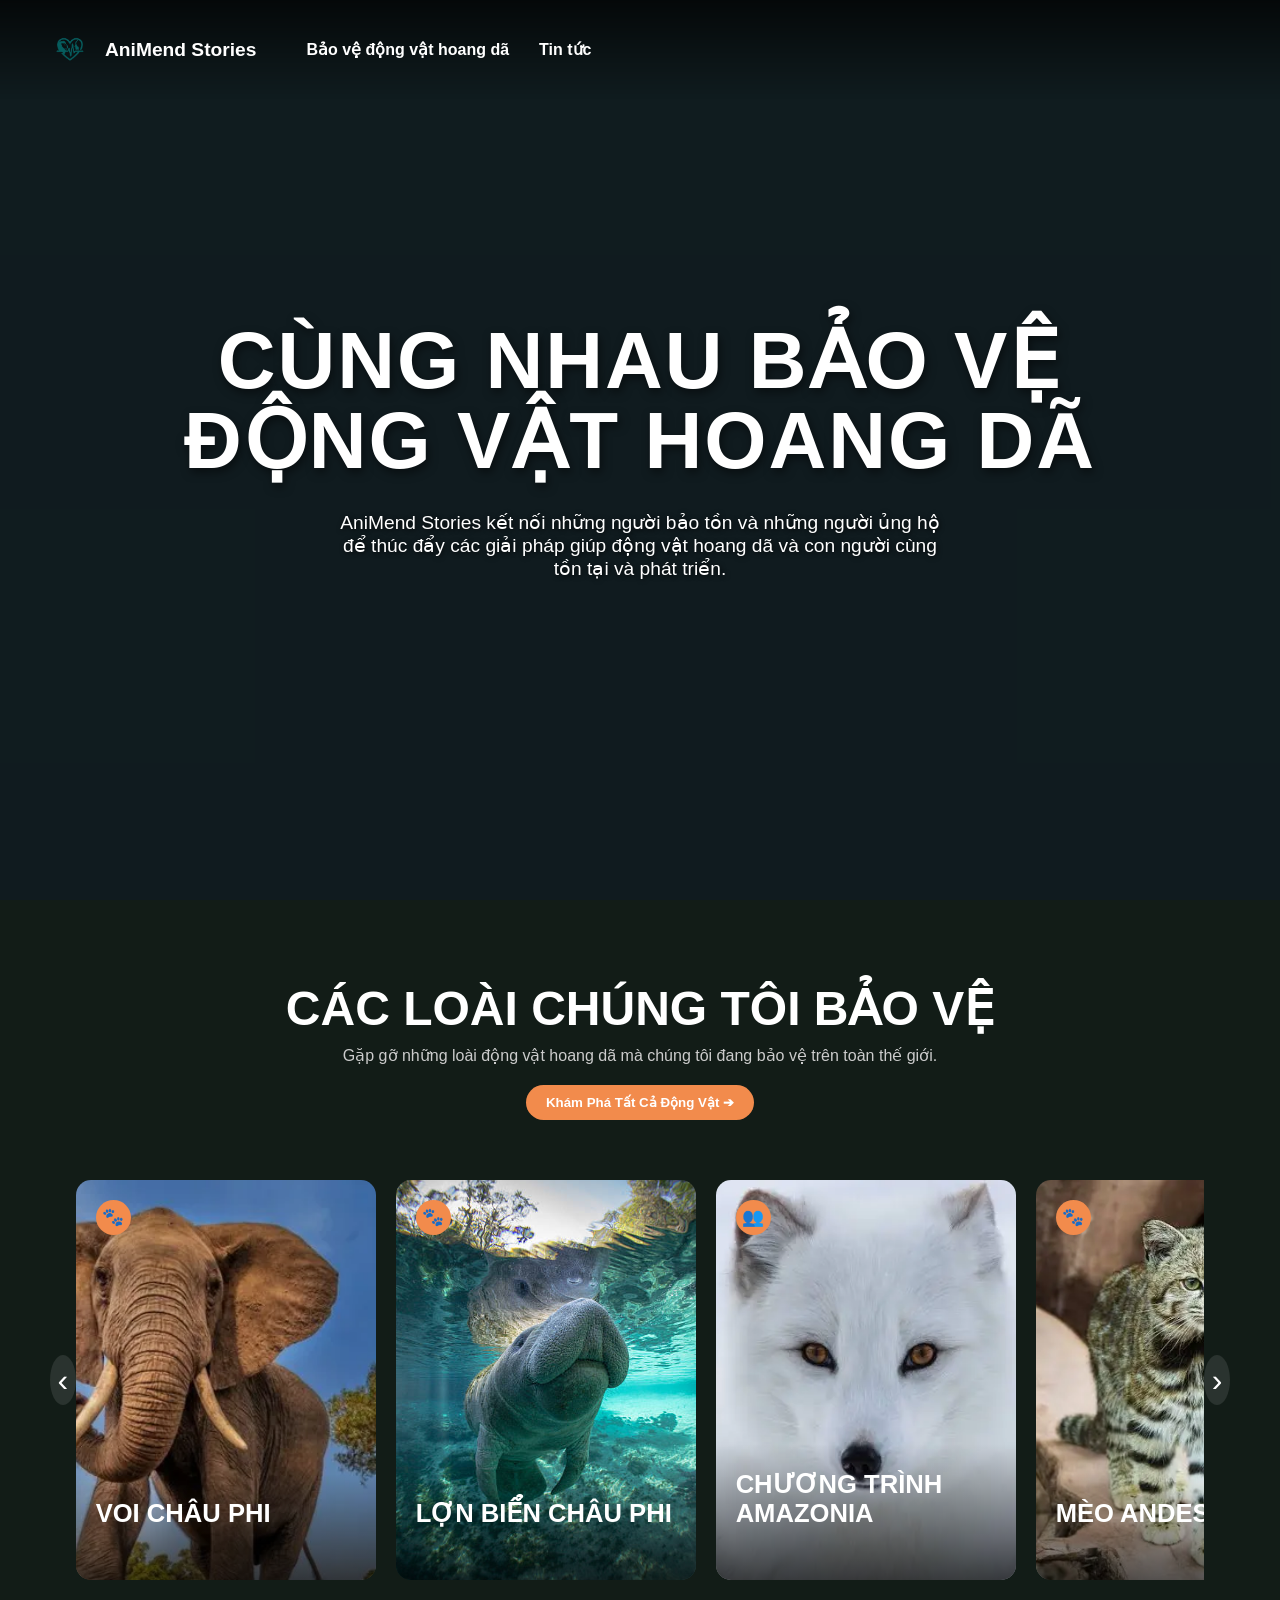
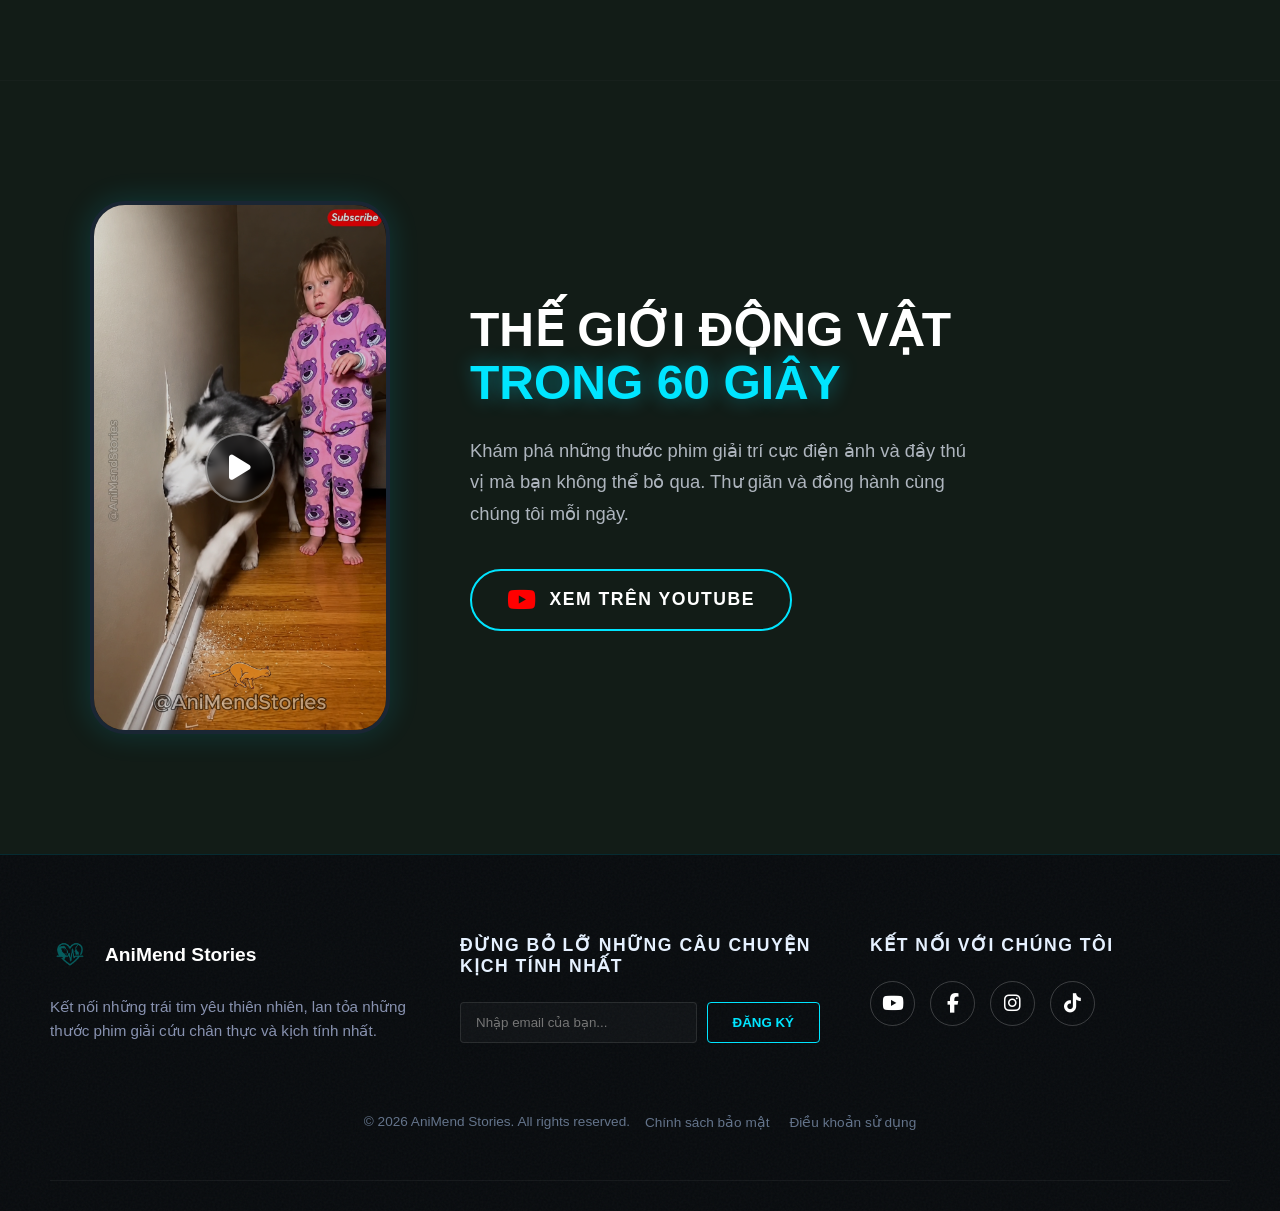
==== index.html @ ec110b24 "first commit" ====
<!DOCTYPE html>
<html lang="vi">
<head>
    <meta charset="UTF-8">
    <meta name="viewport" content="width=device-width, initial-scale=1.0">
    <title>AniMend Stories | Bảo Vệ Động Vật Hoang Dã</title>
    <link rel="stylesheet" href="style.css">
    <link rel="stylesheet" href="https://cdnjs.cloudflare.com/ajax/libs/font-awesome/6.4.0/css/all.min.css">
</head>
<body>

    <!-- THANH ĐIỀU HƯỚNG -->
    <header class="navbar fade-up">
        <a href="index.html" class="logo">
            <!-- Thay đường dẫn logo của bạn vào đây -->
            <img src="./assets/logo.png" alt="AniMend Stories Logo" class="logo-img"> 
            <span class="brand-name">AniMend Stories</span>
        </a>
        <nav>
            <ul class="nav-links">
                <li class="has-dropdown">
                    <a href="#">Bảo vệ động vật hoang dã</a>
                    
                    <!-- MEGA MENU -->
                    <div class="mega-menu">
                        <div class="mega-image-container">
                            <!-- Hình ảnh đại diện trong mega menu -->
                            <img src="./assets/mega-menu-img.jpg" alt="Khám phá các loài">
                            <div class="mega-image-overlay">
                                <h3>Khám phá tất cả các loài</h3>
                                <p>Bảo vệ các loài và môi trường sống trên toàn thế giới thông qua các chương trình bảo tồn.</p>
                            </div>
                        </div>
                        <div class="mega-list">
                            <ul class="mega-column">
                                <li><a href="#">Tất cả các loài</a></li>
                                <li><a href="#">Chim</a></li>
                                <li><a href="#">Các loài chó</a></li>
                                <li><a href="#">Các loài mèo</a></li>
                            </ul>
                            <ul class="mega-column">
                                <li><a href="#">Động vật có vú</a></li>
                                <li><a href="#">Động vật thủy sinh</a></li>
                                <li><a href="#">Linh trưởng</a></li>
                                <li><a href="#">Động vật móng guốc</a></li>
                            </ul>
                        </div>
                    </div>
                </li>
                <li><a href="#">Tin tức</a></li>
            </ul>
        </nav>
    </header>

    <!-- SECTION 1: HERO BACKGROUND VIDEO -->
    <section class="hero">
        <video class="hero-video" autoplay loop muted playsinline>
            <source src="./assets/background-video.mp4" type="video/mp4">
        </video>
        <div class="hero-overlay"></div>
        <div class="hero-content fade-up">
            <h1>CÙNG NHAU BẢO VỆ<br>ĐỘNG VẬT HOANG DÃ</h1>
            <p>AniMend Stories kết nối những người bảo tồn và những người ủng hộ để thúc đẩy các giải pháp giúp động vật hoang dã và con người cùng tồn tại và phát triển.</p>
        </div>
    </section>

    <!-- SECTION 2: BĂNG CHUYỀN (CAROUSEL) -->
    <section class="species-section fade-up">
        <div class="section-header">
            <h2>Các Loài Chúng Tôi Bảo Vệ</h2>
            <p>Gặp gỡ những loài động vật hoang dã mà chúng tôi đang bảo vệ trên toàn thế giới.</p>
            <button class="explore-btn">Khám Phá Tất Cả Động Vật ➔</button>
        </div>

        <div class="carousel-wrapper">
            <button class="carousel-control left" id="slide-left">‹</button>
            
            <div class="carousel-container" id="carousel">
                
                <!-- THẺ BÀI ĐĂNG 1 -->
                <div class="card">
                    <div class="card-img-wrapper">
                        <img src="./assets/elephant.jpg" alt="Voi Châu Phi">
                    </div>
                    <!-- Badge thu gọn, mở rộng khi hover -->
                    <div class="card-badge">
                        <span class="badge-icon">🐾</span>
                        <span class="badge-text">Đối tác bảo tồn</span>
                    </div>
                    <div class="card-content">
                        <h3>Voi Châu Phi</h3>
                        <!-- Phần chi tiết sẽ hiện lên khi hover -->
                        <div class="card-hover-details">
                            <p>Tổ chức Cứu loài Voi (STE)</p>
                            <button class="donate-btn">Quyên góp</button>
                        </div>
                    </div>
                </div>

                <!-- THẺ BÀI ĐĂNG 2 -->
                <div class="card">
                    <div class="card-img-wrapper">
                        <img src="./assets/manatee.jpg" alt="Lợn biển Châu Phi">
                    </div>
                    <div class="card-badge">
                        <span class="badge-icon">🐾</span>
                        <span class="badge-text">Đối tác bảo tồn</span>
                    </div>
                    <div class="card-content">
                        <h3>Lợn biển Châu Phi</h3>
                        <div class="card-hover-details">
                            <p>Bảo tồn sinh vật biển</p>
                            <button class="donate-btn">Quyên góp</button>
                        </div>
                    </div>
                </div>

                <!-- THẺ BÀI ĐĂNG 3 -->
                <div class="card">
                    <div class="card-img-wrapper">
                        <img src="./assets/iguana.jpg" alt="Chương trình Amazonia">
                    </div>
                    <div class="card-badge">
                        <span class="badge-icon">👥</span>
                        <span class="badge-text">Dự án cộng đồng</span>
                    </div>
                    <div class="card-content">
                        <h3>Chương trình Amazonia</h3>
                        <div class="card-hover-details">
                            <p>Bảo vệ rừng nhiệt đới</p>
                            <button class="donate-btn">Quyên góp</button>
                        </div>
                    </div>
                </div>

                 <!-- THẺ BÀI ĐĂNG 4 -->
                 <div class="card">
                    <div class="card-img-wrapper">
                        <img src="./assets/cat.jpg" alt="Mèo Andes">
                    </div>
                    <div class="card-badge">
                        <span class="badge-icon">🐾</span>
                        <span class="badge-text">Đối tác bảo tồn</span>
                    </div>
                    <div class="card-content">
                        <h3>Mèo Andes</h3>
                        <div class="card-hover-details">
                            <p>Liên minh Mèo Andes</p>
                            <button class="donate-btn">Quyên góp</button>
                        </div>
                    </div>
                </div>

            </div>
            
            <button class="carousel-control right" id="slide-right">›</button>
        </div>
    </section>
    <!-- SECTION 3: YOUTUBE PROMO (RẠP CHIẾU PHIM DỌC) -->
    <section class="youtube-promo fade-up">
        <div class="yt-promo-container">
            
            <!-- Khung mô phỏng điện thoại (Hiệu ứng phát sáng) -->
            <div class="phone-frame-wrapper">
                <a href="https://www.youtube.com/shorts/PSiOuAHZVQY?feature=share" target="_blank" class="phone-frame">
            <!-- Lưu ý: Bạn cần thêm 1 ảnh dọc (tỷ lệ 9:16) vào thư mục assets và đặt tên là yt-shorts.jpg -->
            <img src="./assets/yt-shorts.jpg" alt="Video Giải Trí Động Vật">
            
            <!-- Icon Play mờ ảo ở giữa màn hình -->
            <div class="play-overlay">
                <i class="fa-solid fa-play"></i>
            </div>
        </a>
            </div>

            <!-- Nội dung văn bản giới thiệu -->
            <div class="yt-promo-content">
                <h2>THẾ GIỚI ĐỘNG VẬT<br><span class="highlight-blue">TRONG 60 GIÂY</span></h2>
                <p>Khám phá những thước phim giải trí cực điện ảnh và đầy thú vị mà bạn không thể bỏ qua. Thư giãn và đồng hành cùng chúng tôi mỗi ngày.</p>
                
                <!-- Nút bấm liên kết thẳng tới YouTube -->
                <a href="https://www.youtube.com/@AniMendStories" target="_blank" class="yt-btn">
                    <i class="fa-brands fa-youtube yt-icon"></i> Xem trên YouTube
                </a>
            </div>

        </div>
    </section>
<!-- SECTION FOOTER: CINEMATIC & HIGH-CONTRAST -->
    <footer class="footer-cinematic fade-up">
        <!-- Lớp phủ tạo hiệu ứng nhiễu hạt (Film Grain) -->
        <div class="footer-noise"></div> 
        
        <div class="footer-container">
            <!-- Cột 1: Logo & Giới thiệu -->
            <div class="footer-col footer-brand">
                <a href="index.html" class="logo">
                    <img src="./assets/logo.png" alt="AniMend Stories Logo" class="logo-img"> 
                    <span class="brand-name">AniMend Stories</span>
                </a>
                <p>Kết nối những trái tim yêu thiên nhiên, lan tỏa những thước phim giải cứu chân thực và kịch tính nhất.</p>
            </div>

            <!-- Cột 2: Đăng ký nhận tin (Newsletter) -->
            <div class="footer-col footer-newsletter">
                <h3>Đừng bỏ lỡ những câu chuyện kịch tính nhất</h3>
                <form class="subscribe-form">
                    <input type="email" placeholder="Nhập email của bạn..." required>
                    <button type="submit">Đăng Ký</button>
                </form>
            </div>

            <!-- Cột 3: Mạng xã hội -->
            <div class="footer-col footer-social">
                <h3>Kết nối với chúng tôi</h3>
                <div class="social-icons">
                    <!-- Bạn có thể thay dấu # bằng link YouTube của bạn -->
                    <a href="#" class="social-icon"><i class="fa-brands fa-youtube"></i></a>
                    <a href="#" class="social-icon"><i class="fa-brands fa-facebook-f"></i></a>
                    <a href="#" class="social-icon"><i class="fa-brands fa-instagram"></i></a>
                    <a href="#" class="social-icon"><i class="fa-brands fa-tiktok"></i></a>
                </div>
            </div>
        
        <!-- Thanh bản quyền dưới cùng -->
        <div class="footer-bottom">
            <p>&copy; 2026 AniMend Stories. All rights reserved.</p>
            <div class="footer-links">
                <a href="#">Chính sách bảo mật</a>
                <a href="#">Điều khoản sử dụng</a>
            </div>
        </div>
    </footer>
    <script src="script.js"></script>
</body>
</html>
---- style.css ----
/* --- BIẾN TOÀN CỤC & RESET --- */
:root {
    --bg-dark: #121c17;
    --text-light: #ffffff;
    --accent-orange: #f28b4c;
    --cream-bg: #f5f3e9;
    --font-main: 'Segoe UI', Roboto, Helvetica, Arial, sans-serif;
}

* {
    margin: 0;
    padding: 0;
    box-sizing: border-box;
}

body {
    font-family: var(--font-main);
    background-color: var(--bg-dark);
    color: var(--text-light);
    overflow-x: hidden;
}

a { text-decoration: none; color: inherit; }
li { list-style: none; }

/* --- HIỆU ỨNG GIỌT NƯỚC NỔI LÊN (SCROLL FADE UP) --- */
.fade-up {
    opacity: 0;
    transform: translateY(50px); /* Nằm dưới vị trí thật 50px */
    transition: opacity 0.8s ease-out, transform 0.8s cubic-bezier(0.2, 0.8, 0.2, 1);
}

.fade-up.visible {
    opacity: 1;
    transform: translateY(0); /* Nổi lên đúng vị trí */
}

/* --- THANH ĐIỀU HƯỚNG & MEGA MENU --- */
.navbar {
    position: fixed;
    top: 0;
    width: 100%;
    display: flex;
    justify-content: flex-start;
    align-items: center;
    padding: 20px 50px;
    z-index: 100;
    background: linear-gradient(to bottom, rgba(0,0,0,0.7) 0%, transparent 100%);
    transition: background 0.3s;
}

.logo {
    display: flex;
    align-items: center;
    gap: 15px;
    font-weight: bold;
    font-size: 1.2rem;
    margin-right: 50px;
}

.logo-img { height: 40px; }

.nav-links {
    display: flex;
    gap: 30px;
    font-weight: 600;
}

.nav-links li { position: relative; padding: 20px 0; }

.nav-links a:hover { color: var(--accent-orange); transition: color 0.3s; }

/* Xử lý Mega Menu */
.mega-menu {
    position: absolute;
    top: 100%;
    left: 0;
    background-color: var(--cream-bg);
    color: #222;
    width: 600px;
    border-radius: 12px;
    display: flex;
    padding: 20px;
    gap: 20px;
    opacity: 0;
    visibility: hidden;
    transform: translateY(10px);
    transition: all 0.3s ease;
    box-shadow: 0 10px 30px rgba(0,0,0,0.5);
}

.has-dropdown:hover .mega-menu {
    opacity: 1;
    visibility: visible;
    transform: translateY(0);
}

.mega-image-container {
    width: 40%;
    position: relative;
    border-radius: 8px;
    overflow: hidden;
}

/* --- Cập nhật lại phần .mega-image-container img --- */
.mega-image-container img { 
    width: 100%; 
    height: 100%; 
    object-fit: cover; 
    display: block; 
    /* Thêm thuộc tính transition để tạo độ mượt khi zoom */
    transition: transform 0.8s cubic-bezier(0.2, 0.8, 0.2, 1);
}

/* --- Thêm hiệu ứng Hover cho khung ảnh --- */
.mega-image-container:hover img {
    /* Phóng to ảnh lên 10% khi rê chuột vào */
    transform: scale(1.1); 
}

/* --- Tinh chỉnh phần overlay (tuỳ chọn) --- */
.mega-image-overlay {
    position: absolute;
    bottom: 0; 
    padding: 15px;
    background: linear-gradient(transparent, rgba(0,0,0,0.8));
    color: white;
    width: 100%;
    /* Thêm transition cho nền mờ */
    transition: background 0.5s ease;
}

/* Làm tối phần nền mờ hơn một chút khi hover để chữ nổi bật hẳn lên */
.mega-image-container:hover .mega-image-overlay {
    background: linear-gradient(transparent, rgba(0,0,0,0.95));
}
.mega-list {
    display: flex;
    gap: 40px;
    width: 60%;
    padding-top: 10px;
}

.mega-column { display: flex; flex-direction: column; gap: 15px; }
.mega-column a { font-size: 0.95rem; font-weight: 500; color: #333; }
.mega-column a:hover { color: var(--accent-orange); }

/* --- HERO SECTION --- */
.hero {
    position: relative;
    height: 100vh;
    display: flex;
    flex-direction: column;
    justify-content: center;
    align-items: center;
    text-align: center;
}

.hero-video {
    position: absolute;
    top: 0; left: 0;
    width: 100%; height: 100%;
    object-fit: cover;
    z-index: -2;
}

.hero-overlay {
    position: absolute;
    top: 0; left: 0;
    width: 100%; height: 100%;
    background-color: rgba(14, 27, 43, 0.4);
    z-index: -1;
}

.hero-content h1 {
    font-size: 5rem;
    font-weight: 900;
    text-transform: uppercase;
    line-height: 1;
    letter-spacing: 2px;
    margin-bottom: 30px;
    text-shadow: 2px 4px 10px rgba(0,0,0,0.5);
}

.hero-content p {
    font-size: 1.2rem;
    max-width: 600px;
    margin: 0 auto;
    font-weight: 500;
    text-shadow: 1px 1px 5px rgba(0,0,0,0.8);
}

/* --- SECTIONS ĐỘNG VẬT (CAROUSEL) --- */
.species-section {
    padding: 80px 50px;
    background-color: var(--bg-dark);
}

.section-header {
    text-align: center;
    margin-bottom: 40px;
}

.section-header h2 { font-size: 3rem; text-transform: uppercase; margin-bottom: 10px; }
.section-header p { margin-bottom: 20px; color: #ccc; }
.explore-btn {
    background-color: var(--accent-orange);
    color: white; border: none;
    padding: 10px 20px; border-radius: 30px;
    font-weight: bold; cursor: pointer;
    transition: background 0.3s;
}
.explore-btn:hover { background-color: #d97538; }

/* Layout Băng chuyền */
.carousel-wrapper {
    position: relative;
    display: flex;
    align-items: center;
}

.carousel-control {
    background: rgba(255, 255, 255, 0.1);
    color: white; border: none;
    font-size: 2rem;
    width: 50px; height: 50px;
    border-radius: 50%;
    cursor: pointer; z-index: 10;
    transition: background 0.3s;
}
.carousel-control:hover { background: var(--accent-orange); }

.carousel-container {
    display: flex;
    gap: 20px;
    overflow-x: auto;
    scroll-behavior: smooth;
    padding: 20px 0;
    scroll-snap-type: x mandatory;
    scrollbar-width: none; /* Firefox */
}
.carousel-container::-webkit-scrollbar { display: none; /* Chrome/Safari */ }

/* Thẻ động vật (Card) */
.card {
    min-width: 300px;
    height: 400px;
    position: relative;
    border-radius: 15px;
    overflow: hidden;
    scroll-snap-align: start;
    cursor: pointer;
}

.card-img-wrapper {
    width: 100%; height: 100%;
    overflow: hidden;
}

.card-img-wrapper img {
    width: 100%; height: 100%;
    object-fit: cover;
    transition: transform 0.6s cubic-bezier(0.2, 0.8, 0.2, 1);
}

/* Badge (Mở rộng khi Hover) */
.card-badge {
    position: absolute;
    top: 20px; left: 20px;
    background-color: var(--accent-orange);
    border-radius: 30px;
    display: flex;
    align-items: center;
    padding: 5px;
    width: 35px; /* Chiều rộng ban đầu chỉ chứa icon */
    height: 35px;
    overflow: hidden;
    transition: width 0.4s ease;
    white-space: nowrap;
}

.badge-icon {
    width: 25px; text-align: center; font-size: 1.1rem; flex-shrink: 0;
}

.badge-text {
    font-size: 0.85rem; font-weight: bold; margin-left: 5px; opacity: 0;
    transition: opacity 0.3s;
}

/* Nội dung thẻ (Mở rộng khi Hover) */
.card-content {
    position: absolute;
    bottom: 0; left: 0; width: 100%;
    padding: 25px 20px;
    background: linear-gradient(transparent, rgba(0,0,0,0.9));
    transform: translateY(40px); /* Đẩy nội dung phụ xuống dưới một chút */
    transition: transform 0.4s ease;
}

.card-content h3 { font-size: 1.6rem; text-transform: uppercase; margin-bottom: 5px;}

.card-hover-details {
    opacity: 0;
    transition: opacity 0.4s ease;
}

.card-hover-details p { font-size: 0.9rem; margin-bottom: 15px; color: #ddd;}

.donate-btn {
    background-color: var(--accent-orange);
    color: white; border: none;
    padding: 8px 25px; border-radius: 20px;
    font-weight: bold; cursor: pointer;
}

/* --- HOVER EFFECTS (HÌNH 4) --- */
.card:hover .card-img-wrapper img {
    transform: scale(1.1); /* Zoom in hình ảnh */
}

.card:hover .card-badge {
    width: 150px; /* Kéo dài badge ra */
}

.card:hover .badge-text {
    opacity: 1; /* Hiển thị chữ */
}

.card:hover .card-content {
    transform: translateY(0); /* Kéo nội dung phụ lên */
}

.card:hover .card-hover-details {
    opacity: 1; /* Hiện chữ và nút quyên góp */
}
/* ====================================================
   FOOTER: CINEMATIC & HIGH-CONTRAST 
==================================================== */
.footer-cinematic {
    position: relative;
    background-color: #070a0d; /* Nền tối sâu thẳm chuẩn cinematic */
    color: #ffffff;
    padding: 80px 50px 30px;
    overflow: hidden;
    border-top: 1px solid rgba(0, 229, 255, 0.15); /* Viền trên màu xanh điện mờ */
}

/* Hiệu ứng nhiễu hạt (Subtle Film Grain) bằng SVG nội tuyến */
.footer-noise {
    position: absolute;
    top: 0; left: 0; width: 100%; height: 100%;
    background-image: url('data:image/svg+xml,%3Csvg viewBox="0 0 200 200" xmlns="http://www.w3.org/2000/svg"%3E%3Cfilter id="noiseFilter"%3E%3CfeTurbulence type="fractalNoise" baseFrequency="0.8" numOctaves="3" stitchTiles="stitch"/%3E%3C/filter%3E%3Crect width="100%25" height="100%25" filter="url(%23noiseFilter)" opacity="0.04"/%3E%3C/svg%3E');
    pointer-events: none; /* Không cản trở người dùng click chuột */
    z-index: 1;
}

.footer-container {
    position: relative;
    z-index: 2;
    display: flex;
    justify-content: space-between;
    gap: 50px;
    max-width: 1200px;
    margin: 0 auto;
    padding-bottom: 50px;
    border-bottom: 1px solid rgba(255,255,255,0.05);
    flex-wrap: wrap; /* Hỗ trợ hiển thị trên màn hình nhỏ */
}

.footer-col {
    flex: 1;
    min-width: 250px;
}

/* Cột Logo */
.footer-brand p {
    margin-top: 20px;
    color: #8892b0; /* Màu xám ánh xanh sang trọng */
    font-size: 0.95rem;
    line-height: 1.6;
}

/* Cột Newsletter */
.footer-newsletter h3, 
.footer-social h3 {
    font-size: 1.1rem;
    margin-bottom: 25px;
    text-transform: uppercase;
    letter-spacing: 1.5px;
    color: #e6f1ff;
}

.subscribe-form {
    display: flex;
    gap: 10px;
}

.subscribe-form input {
    flex: 1;
    padding: 12px 15px;
    background: rgba(255,255,255,0.03);
    border: 1px solid rgba(255,255,255,0.1);
    color: white;
    border-radius: 4px;
    font-family: inherit;
    transition: all 0.3s ease;
}

/* Hiệu ứng Glow khi bấm vào ô nhập email */
.subscribe-form input:focus {
    outline: none;
    border-color: #00e5ff; 
    background: rgba(0, 229, 255, 0.05);
    box-shadow: 0 0 12px rgba(0, 229, 255, 0.2);
}

.subscribe-form button {
    padding: 12px 25px;
    background: transparent;
    color: #00e5ff; /* Xanh điện */
    border: 1px solid #00e5ff;
    border-radius: 4px;
    font-weight: bold;
    cursor: pointer;
    text-transform: uppercase;
    transition: all 0.3s ease;
}

/* Hiệu ứng nút bấm sáng lên */
.subscribe-form button:hover {
    background: #00e5ff;
    color: #070a0d;
    box-shadow: 0 0 20px rgba(0, 229, 255, 0.4);
}

/* Cột Social */
.social-icons {
    display: flex;
    gap: 15px;
}

.social-icon {
    display: flex;
    align-items: center;
    justify-content: center;
    width: 45px; height: 45px;
    border: 1px solid rgba(255,255,255,0.2);
    border-radius: 50%;
    color: #fff;
    font-weight: bold;
    transition: all 0.3s cubic-bezier(0.2, 0.8, 0.2, 1);
}

/* Biến hình nhẹ khi rê chuột vào biểu tượng mạng xã hội */
.social-icon:hover {
    border-color: #00e5ff;
    color: #00e5ff;
    transform: translateY(-5px);
    box-shadow: 0 10px 20px rgba(0, 229, 255, 0.15);
}
/* Phóng to icon bên trong vòng tròn */
.social-icon i {
    font-size: 1.2rem;
}

/* Thanh Bản quyền dưới cùng */
.footer-bottom {
    position: relative;
    z-index: 2;
    display: flex;
    justify-content: space-between;
    align-items: center;
    padding-top: 20px;
    max-width: 1200px;
    margin: 0 auto;
    color: #64748b;
    font-size: 0.85rem;
    flex-wrap: wrap;
    gap: 15px;
}

.footer-links {
    display: flex;
    gap: 20px;
}

.footer-links a {
    transition: color 0.3s ease;
}

.footer-links a:hover {
    color: #00e5ff;
}
/* ====================================================
   SECTION: YOUTUBE PROMO (RẠP CHIẾU PHIM DỌC)
==================================================== */
.youtube-promo {
    padding: 120px 50px;
    background-color: var(--bg-dark); 
    position: relative;
    border-top: 1px solid rgba(255,255,255,0.02);
}

.yt-promo-container {
    display: flex;
    align-items: center;
    justify-content: center;
    gap: 80px;
    max-width: 1100px;
    margin: 0 auto;
    flex-wrap: wrap; /* Tự động xuống dòng khi xem trên màn hình nhỏ */
}

/* --- KHUNG ĐIỆN THOẠI PHÁT SÁNG --- */
.phone-frame-wrapper {
    flex: 0 0 auto;
}

.phone-frame {
    display: block;
    width: 300px;
    height: 533px; /* Tỷ lệ chuẩn 9:16 */
    border-radius: 35px;
    border: 4px solid #1a2634; 
    box-shadow: 0 0 30px rgba(0, 229, 255, 0.15), inset 0 0 15px rgba(0,0,0,0.9);
    overflow: hidden;
    position: relative;
    background-color: #000;
    transition: transform 0.6s cubic-bezier(0.2, 0.8, 0.2, 1), box-shadow 0.6s ease, border-color 0.6s ease;
}

/* Rê chuột vào khung sẽ bay lên nhẹ và phát sáng mạnh hơn */
.phone-frame:hover {
    transform: translateY(-15px);
    box-shadow: 0 20px 50px rgba(0, 229, 255, 0.35), inset 0 0 10px rgba(0,0,0,0.9);
    border-color: rgba(0, 229, 255, 0.6);
}

.phone-frame img {
    width: 100%;
    height: 100%;
    object-fit: cover;
    opacity: 0.85;
    transition: opacity 0.4s ease, transform 0.8s ease;
}

.phone-frame:hover img {
    opacity: 1;
    transform: scale(1.05); /* Tích hợp hiệu ứng điện ảnh zoom-in */
}

/* --- BIỂU TƯỢNG PLAY TRUNG TÂM --- */
.play-overlay {
    position: absolute;
    top: 50%; left: 50%;
    transform: translate(-50%, -50%);
    width: 70px; height: 70px;
    background: rgba(0, 0, 0, 0.5);
    border: 2px solid rgba(255,255,255,0.4);
    border-radius: 50%;
    display: flex;
    align-items: center;
    justify-content: center;
    font-size: 1.8rem;
    color: white;
    backdrop-filter: blur(5px); /* Làm mờ phần nền sau icon */
    transition: all 0.4s ease;
    pointer-events: none; /* Tránh cản trở thao tác click nếu có */
}

.phone-frame:hover .play-overlay {
    background: rgba(255, 0, 0, 0.85); /* Chuyển màu đỏ rực của YouTube */
    border-color: transparent;
    transform: translate(-50%, -50%) scale(1.15);
}

/* --- NỘI DUNG VĂN BẢN --- */
.yt-promo-content {
    flex: 1;
    min-width: 320px;
}

.yt-promo-content h2 {
    font-size: 3rem;
    line-height: 1.1;
    margin-bottom: 25px;
    text-transform: uppercase;
    font-weight: 900;
}

.highlight-blue {
    color: #00e5ff;
    text-shadow: 0 0 20px rgba(0, 229, 255, 0.4);
}

.yt-promo-content p {
    font-size: 1.15rem;
    color: #aeb5be;
    line-height: 1.7;
    margin-bottom: 40px;
    max-width: 500px;
}

/* --- NÚT KÊU GỌI HÀNH ĐỘNG (CTA) --- */
.yt-btn {
    display: inline-flex;
    align-items: center;
    gap: 12px;
    padding: 16px 35px;
    background-color: transparent;
    border: 2px solid #00e5ff;
    color: white;
    font-weight: bold;
    font-size: 1.1rem;
    border-radius: 50px;
    text-transform: uppercase;
    letter-spacing: 1.5px;
    transition: all 0.3s ease;
}

.yt-icon {
    color: #ff0000;
    font-size: 1.6rem;
    transition: color 0.3s ease;
}

.yt-btn:hover {
    background-color: #00e5ff;
    color: #070a0d;
    box-shadow: 0 0 30px rgba(0, 229, 255, 0.5);
}

.yt-btn:hover .yt-icon {
    color: #070a0d; /* Icon chuyển đen khi nền nút sáng lên */
}
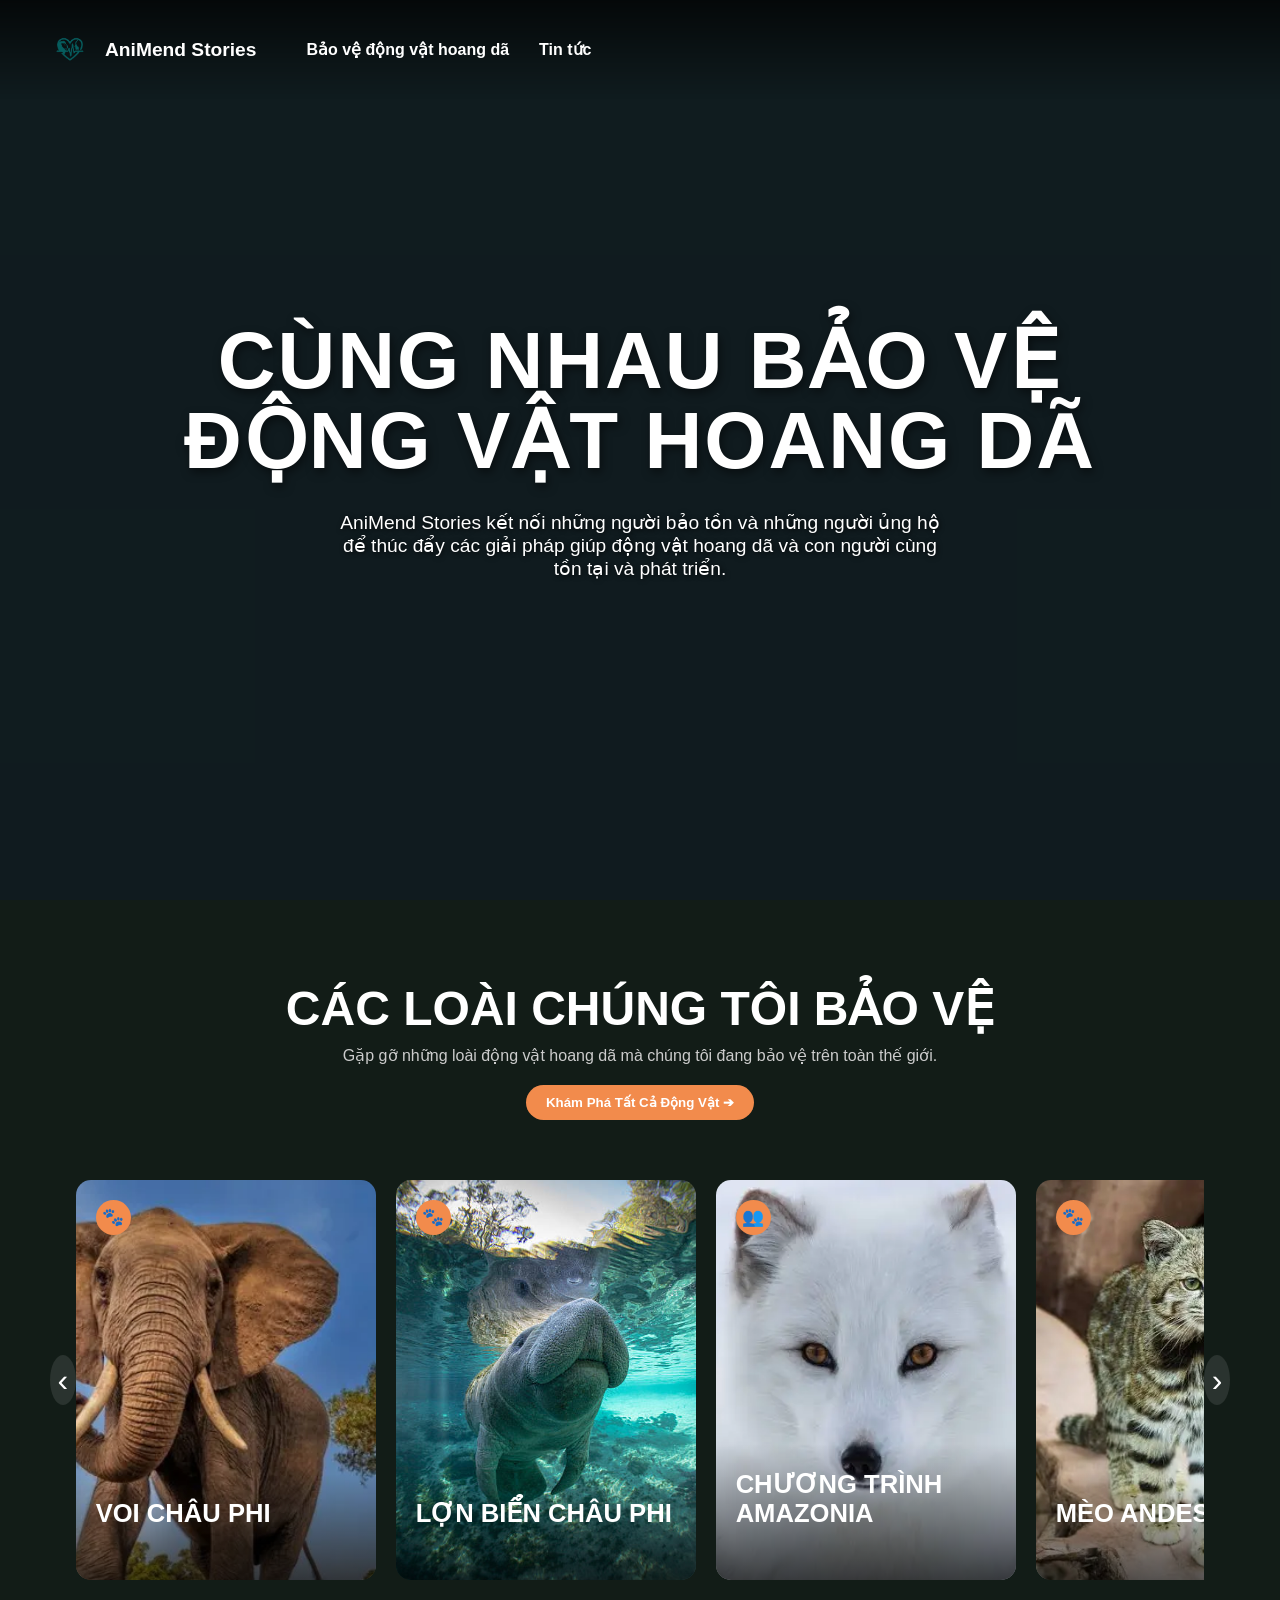
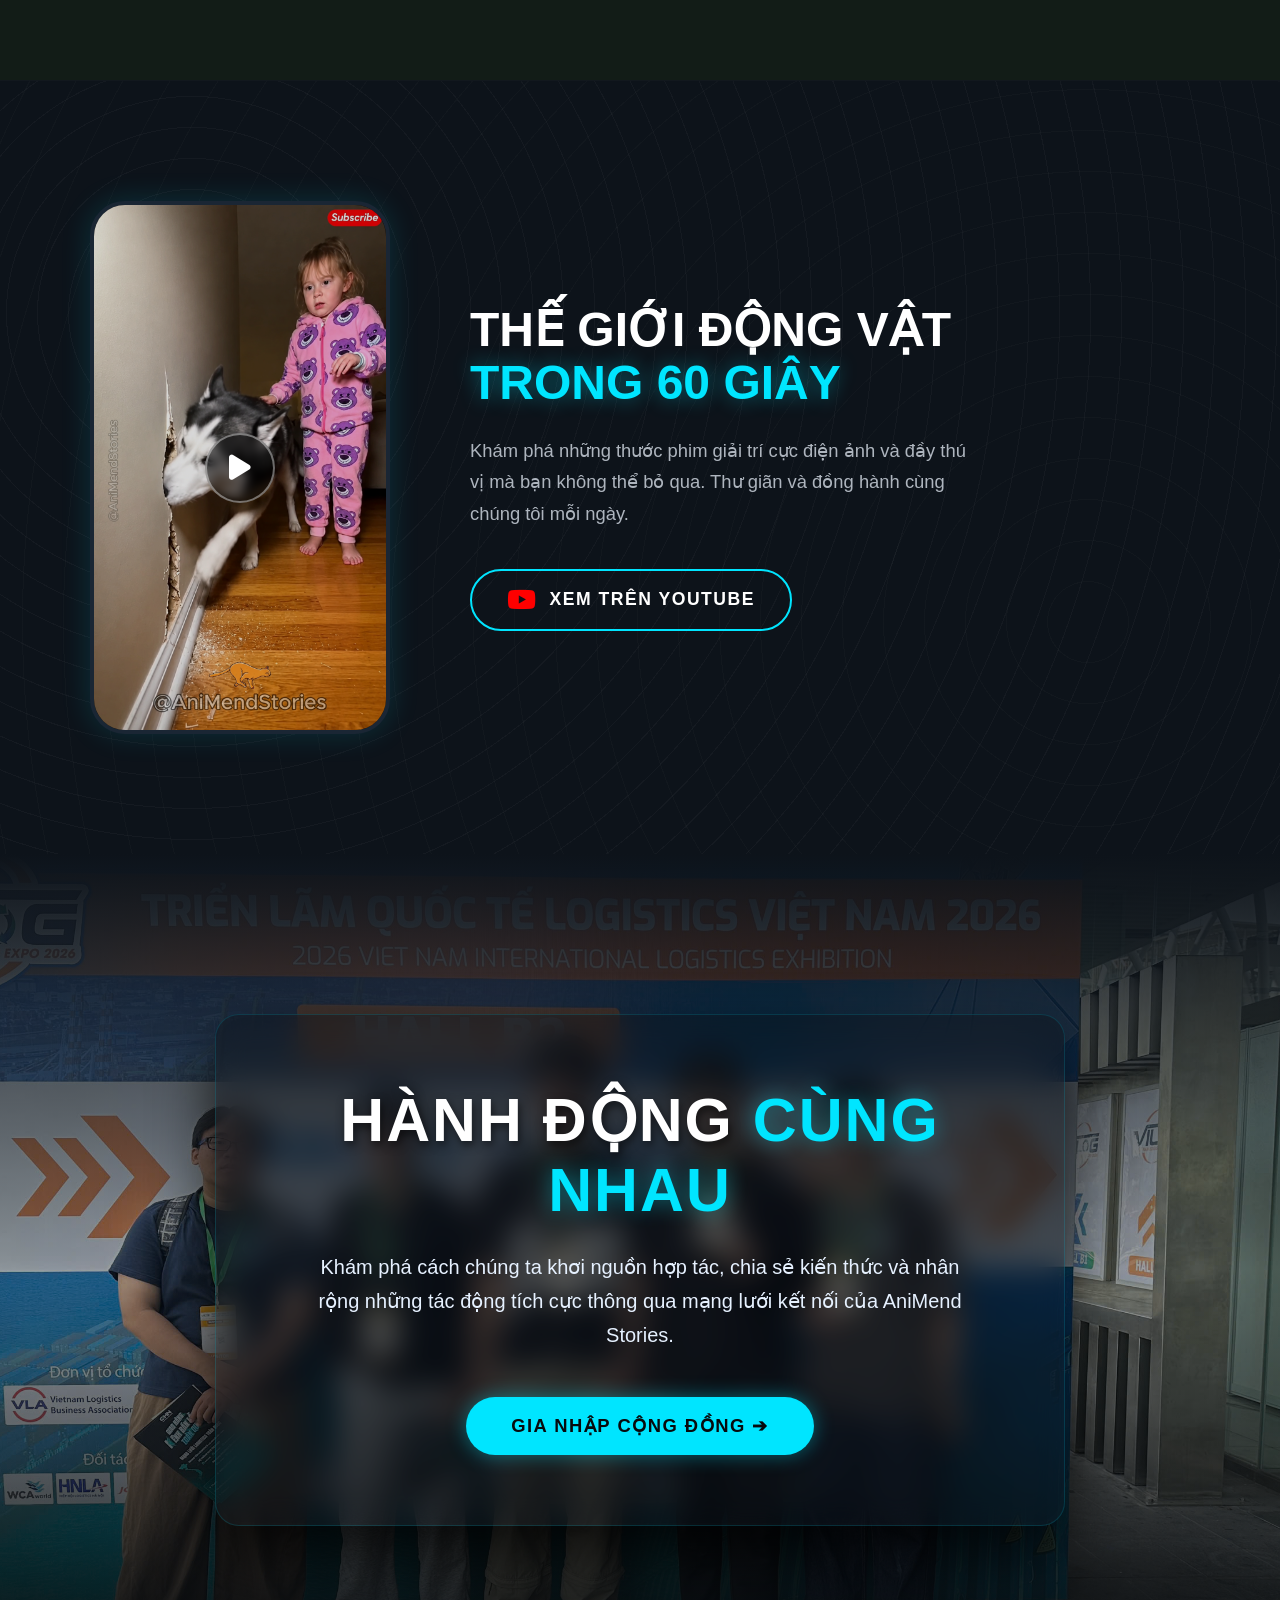
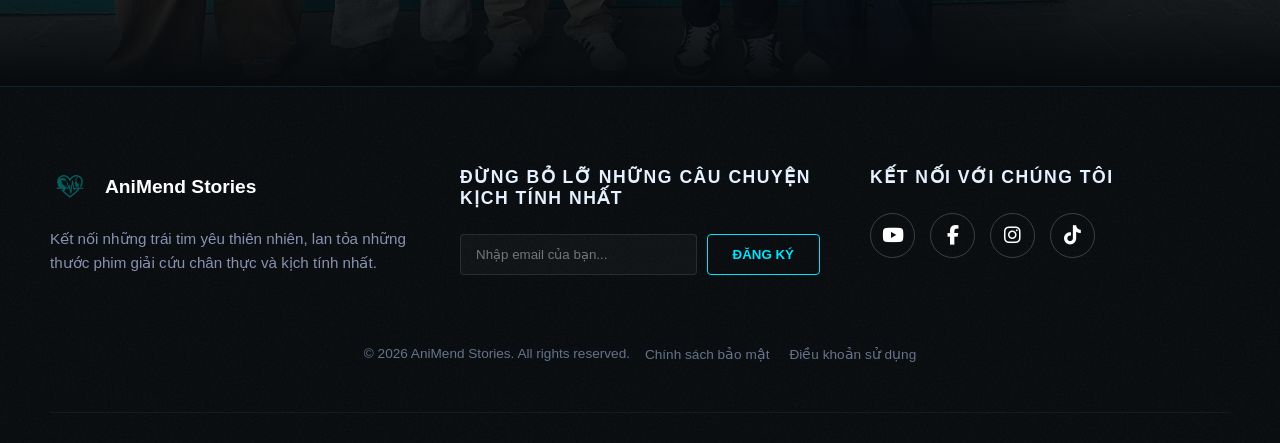
==== commit 6d355cbe: "Bản cập nhật lần 2" ====
--- a/index.html
+++ b/index.html
@@ -47,7 +47,7 @@
                         </div>
                     </div>
                 </li>
-                <li><a href="#">Tin tức</a></li>
+                <li><a href="news.html">Tin tức</a></li>
             </ul>
         </nav>
     </header>
@@ -55,7 +55,7 @@
     <!-- SECTION 1: HERO BACKGROUND VIDEO -->
     <section class="hero">
         <video class="hero-video" autoplay loop muted playsinline>
-            <source src="./assets/background-video.mp4" type="video/mp4">
+            <source src="./assets/Background-video.mp4" type="video/mp4">
         </video>
         <div class="hero-overlay"></div>
         <div class="hero-content fade-up">
@@ -184,6 +184,20 @@
                 </a>
             </div>
 
+        </div>
+    </section>
+    <!-- SECTION 4: CỘNG ĐỒNG (GLASSMORPHISM) -->
+    <section class="community-section fade-up">
+        <!-- Lớp phủ màu tối để làm nổi bật thẻ kính mờ -->
+        <div class="community-overlay"></div>
+        
+        <!-- Khối thẻ kính mờ ở trung tâm -->
+        <div class="glass-card">
+            <h2>HÀNH ĐỘNG <span class="highlight-blue">CÙNG NHAU</span></h2>
+            <p>Khám phá cách chúng ta khơi nguồn hợp tác, chia sẻ kiến thức và nhân rộng những tác động tích cực thông qua mạng lưới kết nối của AniMend Stories.</p>
+            
+            <!-- Nút bấm tham gia cộng đồng -->
+            <a href="#" class="btn-glow">Gia Nhập Cộng Đồng ➔</a>
         </div>
     </section>
 <!-- SECTION FOOTER: CINEMATIC & HIGH-CONTRAST -->
--- a/style.css
+++ b/style.css
@@ -495,11 +495,29 @@
 /* ====================================================
    SECTION: YOUTUBE PROMO (RẠP CHIẾU PHIM DỌC)
 ==================================================== */
+/* ====================================================
+   SECTION: YOUTUBE PROMO (BACKGROUND & HIỆU ỨNG GIAO THOA)
+==================================================== */
 .youtube-promo {
     padding: 120px 50px;
-    background-color: var(--bg-dark); 
+    /* Màu nền xám than đậm (Dark Slate) */
+    background-color: #0d131a; 
     position: relative;
     border-top: 1px solid rgba(255,255,255,0.02);
+    overflow: hidden; /* Cần thiết để các phần tử trượt vào không làm tràn thanh cuộn ngang */
+}
+
+/* Tạo lớp họa tiết đường đồng mức (Topographic) bằng CSS mờ 3% */
+.youtube-promo::before {
+    content: "";
+    position: absolute;
+    top: 0; left: 0; width: 100%; height: 100%;
+    /* Sử dụng các vòng tròn đồng tâm giao nhau để tạo ảo giác đường vân địa hình */
+    background-image: 
+        repeating-radial-gradient(circle at 15% 30%, transparent 0, transparent 30px, rgba(255, 255, 255, 0.03) 30px, rgba(255, 255, 255, 0.03) 31px),
+        repeating-radial-gradient(circle at 85% 70%, transparent 0, transparent 40px, rgba(255, 255, 255, 0.02) 40px, rgba(255, 255, 255, 0.02) 41px);
+    pointer-events: none; /* Không cản trở click chuột vào video */
+    z-index: 0;
 }
 
 .yt-promo-container {
@@ -509,7 +527,38 @@
     gap: 80px;
     max-width: 1100px;
     margin: 0 auto;
-    flex-wrap: wrap; /* Tự động xuống dòng khi xem trên màn hình nhỏ */
+    flex-wrap: wrap;
+    position: relative;
+    z-index: 1; /* Đảm bảo nội dung nổi lên trên lớp họa tiết */
+}
+
+/* --- HIỆU ỨNG CUỘN TRANG (GIAO THOA 2 CHIỀU) --- */
+
+/* Ghi đè hiệu ứng nổi lên (fade-up) mặc định của section cha để nó làm khung chứa tĩnh */
+.youtube-promo.fade-up {
+    transform: none;
+    opacity: 1;
+}
+
+/* Trạng thái 1: Khung điện thoại ẩn và bị đẩy sang trái */
+.youtube-promo .phone-frame-wrapper {
+    opacity: 0;
+    transform: translateX(-100px);
+    transition: opacity 1s ease-out, transform 1s cubic-bezier(0.2, 0.8, 0.2, 1);
+}
+
+/* Trạng thái 1: Cụm chữ ẩn và bị đẩy sang phải (Có độ trễ 0.2s để xuất hiện nhịp nhàng) */
+.youtube-promo .yt-promo-content {
+    opacity: 0;
+    transform: translateX(100px);
+    transition: opacity 1s ease-out 0.2s, transform 1s cubic-bezier(0.2, 0.8, 0.2, 1) 0.2s; 
+}
+
+/* Trạng thái 2: Khi cuộn chuột tới, JS tự động thêm class .visible, hai bên cùng trượt vào giữa */
+.youtube-promo.visible .phone-frame-wrapper,
+.youtube-promo.visible .yt-promo-content {
+    opacity: 1;
+    transform: translateX(0);
 }
 
 /* --- KHUNG ĐIỆN THOẠI PHÁT SÁNG --- */
@@ -633,4 +682,388 @@
 
 .yt-btn:hover .yt-icon {
     color: #070a0d; /* Icon chuyển đen khi nền nút sáng lên */
+}
+/* ====================================================
+   TRANG TIN TỨC (NEWS.HTML)
+==================================================== */
+.news-page {
+    background-color: #05080a; /* Nền tối hơn trang chủ một chút để tôn ảnh */
+}
+
+/* --- SECTION 1: TIN NỔI BẬT (BẤT ĐỐI XỨNG) --- */
+.featured-news {
+    position: relative;
+    height: 90vh;
+    min-height: 600px;
+    display: flex;
+    align-items: center;
+    margin-bottom: 50px;
+}
+
+.featured-image-wrapper {
+    position: absolute;
+    right: 0;
+    top: 0;
+    width: 75%;
+    height: 100%;
+}
+
+.featured-image-wrapper img {
+    width: 100%;
+    height: 100%;
+    object-fit: cover;
+}
+
+/* Gradient làm mờ viền ảnh bên trái để hòa vào nền đen */
+.featured-gradient {
+    position: absolute;
+    top: 0; left: 0;
+    width: 100%; height: 100%;
+    background: linear-gradient(to right, #05080a 0%, transparent 40%, transparent 100%),
+                linear-gradient(to top, #05080a 0%, transparent 20%);
+}
+
+.featured-content {
+    position: relative;
+    z-index: 2;
+    width: 45%;
+    min-width: 400px;
+    margin-left: 5%;
+    background: rgba(10, 15, 22, 0.75);
+    backdrop-filter: blur(20px); /* Hiệu ứng kính mờ (Glassmorphism) */
+    padding: 60px 50px;
+    border-left: 4px solid #00e5ff;
+    box-shadow: 20px 20px 50px rgba(0,0,0,0.8);
+    border-radius: 0 20px 20px 0;
+    transform: translateY(20px); /* Kéo khối này xuống một chút tạo độ lệch 3D */
+}
+
+.news-badge {
+    display: inline-block;
+    background: #00e5ff;
+    color: #000;
+    padding: 5px 15px;
+    font-weight: bold;
+    text-transform: uppercase;
+    font-size: 0.85rem;
+    border-radius: 30px;
+    margin-bottom: 20px;
+    letter-spacing: 1px;
+}
+
+.featured-content h2 {
+    font-size: 2.8rem;
+    line-height: 1.2;
+    margin-bottom: 20px;
+    text-transform: uppercase;
+    text-shadow: 2px 2px 10px rgba(0,0,0,0.5);
+}
+
+.featured-content p {
+    color: #aeb5be;
+    font-size: 1.1rem;
+    line-height: 1.8;
+    margin-bottom: 40px;
+}
+
+.read-more-btn {
+    color: #00e5ff;
+    font-weight: bold;
+    font-size: 1.1rem;
+    text-transform: uppercase;
+    letter-spacing: 1px;
+    transition: all 0.3s ease;
+    display: inline-flex;
+    align-items: center;
+}
+
+.read-more-btn:hover {
+    color: #fff;
+    text-shadow: 0 0 15px #00e5ff;
+    transform: translateX(10px); /* Nút trượt nhẹ sang phải khi hover */
+}
+
+
+/* --- SECTION 2: BẢN TIN MỚI NHẤT --- */
+.latest-news {
+    max-width: 1300px;
+    margin: 0 auto;
+    padding: 50px 20px 100px;
+}
+
+/* Thanh công cụ */
+.news-toolbar {
+    display: flex;
+    justify-content: space-between;
+    align-items: center;
+    margin-bottom: 50px;
+    padding-bottom: 20px;
+    border-bottom: 1px solid rgba(255,255,255,0.1);
+    flex-wrap: wrap;
+    gap: 20px;
+}
+
+/* Dropdown Custom */
+.custom-dropdown {
+    position: relative;
+    width: 300px;
+    font-family: inherit;
+}
+
+.dropdown-selected {
+    background: #111820;
+    border: 1px solid rgba(255,255,255,0.2);
+    padding: 15px 20px;
+    border-radius: 8px;
+    cursor: pointer;
+    display: flex;
+    justify-content: space-between;
+    align-items: center;
+    transition: all 0.3s ease;
+}
+
+.dropdown-selected span { color: #00e5ff; font-weight: bold; margin-left: 5px; }
+
+.dropdown-selected:hover { border-color: #00e5ff; box-shadow: 0 0 15px rgba(0, 229, 255, 0.1); }
+
+.dropdown-options {
+    position: absolute;
+    top: 110%; left: 0; width: 100%;
+    background: #111820;
+    border: 1px solid rgba(0, 229, 255, 0.3);
+    border-radius: 8px;
+    box-shadow: 0 10px 30px rgba(0,0,0,0.8);
+    opacity: 0; visibility: hidden;
+    transform: translateY(10px);
+    transition: all 0.3s ease;
+    z-index: 10;
+}
+
+.dropdown-options.active {
+    opacity: 1; visibility: visible; transform: translateY(0);
+}
+
+.dropdown-options li {
+    padding: 12px 20px;
+    cursor: pointer;
+    border-bottom: 1px solid rgba(255,255,255,0.05);
+    transition: background 0.3s, color 0.3s;
+}
+
+.dropdown-options li:hover { background: rgba(0, 229, 255, 0.1); color: #00e5ff; }
+
+/* Ô tìm kiếm */
+.search-box {
+    display: flex;
+    align-items: center;
+    background: transparent;
+    border-bottom: 2px solid rgba(255,255,255,0.2);
+    padding: 5px 0;
+    width: 300px;
+    transition: border-color 0.3s ease;
+}
+
+.search-box:focus-within { border-bottom-color: #00e5ff; }
+
+.search-box input {
+    background: transparent;
+    border: none; color: white;
+    padding: 10px; width: 100%;
+    font-size: 1rem; outline: none;
+}
+
+.search-box button {
+    background: transparent; border: none;
+    color: #aeb5be; font-size: 1.2rem;
+    cursor: pointer; transition: color 0.3s;
+}
+
+.search-box button:hover { color: #00e5ff; }
+
+/* Lưới 2x2 */
+.news-grid {
+    display: grid;
+    grid-template-columns: repeat(2, 1fr);
+    gap: 40px;
+    margin-bottom: 80px;
+}
+
+.news-card {
+    background: #0d131a;
+    border-radius: 15px;
+    overflow: hidden;
+    cursor: pointer;
+    border: 1px solid transparent;
+    transition: all 0.4s cubic-bezier(0.2, 0.8, 0.2, 1);
+}
+
+.news-card:hover {
+    transform: translateY(-10px);
+    border-color: rgba(0, 229, 255, 0.3);
+    box-shadow: 0 15px 40px rgba(0,0,0,0.6), 0 0 20px rgba(0, 229, 255, 0.1);
+}
+
+.news-thumbnail {
+    width: 100%; height: 280px;
+    position: relative; overflow: hidden;
+}
+
+.news-thumbnail img {
+    width: 100%; height: 100%;
+    object-fit: cover;
+    transition: transform 0.8s ease;
+}
+
+.news-card:hover .news-thumbnail img {
+    transform: scale(1.08);
+}
+
+.time-tag {
+    position: absolute;
+    top: 20px; right: 20px;
+    background: rgba(0,0,0,0.8);
+    color: #fff; font-size: 0.8rem;
+    padding: 5px 12px; border-radius: 20px;
+    backdrop-filter: blur(5px);
+    border: 1px solid rgba(255,255,255,0.2);
+}
+
+.news-info { padding: 30px; }
+
+.news-info .category {
+    color: #00e5ff; font-weight: bold;
+    text-transform: uppercase; font-size: 0.85rem;
+    letter-spacing: 1px; display: block; margin-bottom: 10px;
+}
+
+.news-info h3 {
+    font-size: 1.6rem; margin-bottom: 15px;
+    line-height: 1.3; transition: color 0.3s;
+}
+
+.news-card:hover .news-info h3 { color: #00e5ff; }
+
+.news-info p { color: #aeb5be; line-height: 1.6; }
+
+/* Phân trang */
+.pagination {
+    display: flex; justify-content: center;
+    align-items: center; gap: 15px;
+}
+
+.page-num {
+    font-size: 1.2rem; font-weight: bold; color: #aeb5be;
+    transition: all 0.3s;
+}
+
+.page-num:hover, .page-num.active {
+    color: #00e5ff; text-shadow: 0 0 10px rgba(0, 229, 255, 0.5);
+}
+
+.dots { color: #aeb5be; font-size: 1.2rem; font-weight: bold; letter-spacing: 2px;}
+
+.page-next {
+    display: flex; align-items: center; justify-content: center;
+    width: 50px; height: 50px;
+    background: rgba(255,255,255,0.05);
+    border: 1px solid rgba(255,255,255,0.2);
+    border-radius: 50%; margin-left: 20px;
+    font-size: 1.2rem; transition: all 0.3s;
+}
+
+.page-next:hover {
+    background: #00e5ff; color: #000;
+    border-color: transparent;
+    box-shadow: 0 0 20px rgba(0, 229, 255, 0.4);
+}
+/* ====================================================
+   SECTION: CỘNG ĐỒNG (GLASSMORPHISM & PARALLAX)
+==================================================== */
+.community-section {
+    position: relative;
+    padding: 160px 20px;
+    /* Bạn hãy thêm một bức ảnh vào thư mục assets và đổi tên thành community-bg.jpg */
+    background-image: url('./assets/community-bg.jpg'); 
+    background-size: cover;
+    background-position: center;
+    background-attachment: fixed; /* Tạo hiệu ứng Parallax: Ảnh nền đứng im khi cuộn chuột */
+    display: flex;
+    align-items: center;
+    justify-content: center;
+    overflow: hidden;
+}
+
+/* Lớp phủ gradient làm tối hai đầu section để hòa quyện vào các phần trên/dưới */
+.community-overlay {
+    position: absolute;
+    top: 0; left: 0; width: 100%; height: 100%;
+    background: linear-gradient(to bottom, #0d131a 0%, rgba(13, 19, 26, 0.4) 50%, #070a0d 100%);
+    z-index: 1;
+}
+
+/* --- THẺ KÍNH MỜ TRUNG TÂM --- */
+.glass-card {
+    position: relative;
+    z-index: 2;
+    max-width: 850px;
+    width: 100%;
+    /* Màu nền bán trong suốt */
+    background: rgba(10, 15, 22, 0.45); 
+    /* Hiệu ứng làm mờ nền phía sau (Kính mờ) */
+    backdrop-filter: blur(15px);
+    -webkit-backdrop-filter: blur(15px); /* Hỗ trợ trình duyệt Safari */
+    border: 1px solid rgba(0, 229, 255, 0.15);
+    border-radius: 24px;
+    padding: 70px 50px;
+    text-align: center;
+    box-shadow: 0 30px 60px rgba(0,0,0,0.8), inset 0 0 20px rgba(255,255,255,0.02);
+    transition: transform 0.5s cubic-bezier(0.2, 0.8, 0.2, 1), border-color 0.5s ease;
+}
+
+/* Hiệu ứng nhấc bổng thẻ kính lên khi rê chuột vào */
+.glass-card:hover {
+    transform: translateY(-10px);
+    border-color: rgba(0, 229, 255, 0.5);
+}
+
+.glass-card h2 {
+    font-size: 3.8rem;
+    text-transform: uppercase;
+    font-weight: 900;
+    margin-bottom: 25px;
+    letter-spacing: 2px;
+    text-shadow: 2px 4px 10px rgba(0,0,0,0.6);
+}
+
+.glass-card p {
+    font-size: 1.25rem;
+    color: #e6f1ff;
+    line-height: 1.7;
+    margin-bottom: 45px;
+    max-width: 650px;
+    margin-left: auto;
+    margin-right: auto;
+}
+
+/* --- NÚT BẤM KÊU GỌI HÀNH ĐỘNG --- */
+.btn-glow {
+    display: inline-block;
+    padding: 18px 45px;
+    background-color: #00e5ff;
+    color: #070a0d;
+    font-weight: bold;
+    font-size: 1.15rem;
+    text-transform: uppercase;
+    border-radius: 50px;
+    letter-spacing: 1.5px;
+    transition: all 0.3s ease;
+    /* Hiệu ứng tỏa sáng mặc định */
+    box-shadow: 0 0 20px rgba(0, 229, 255, 0.4);
+}
+
+.btn-glow:hover {
+    background-color: #fff;
+    /* Tỏa sáng mạnh hơn khi hover */
+    box-shadow: 0 0 40px rgba(0, 229, 255, 0.8);
+    transform: scale(1.05);
 }
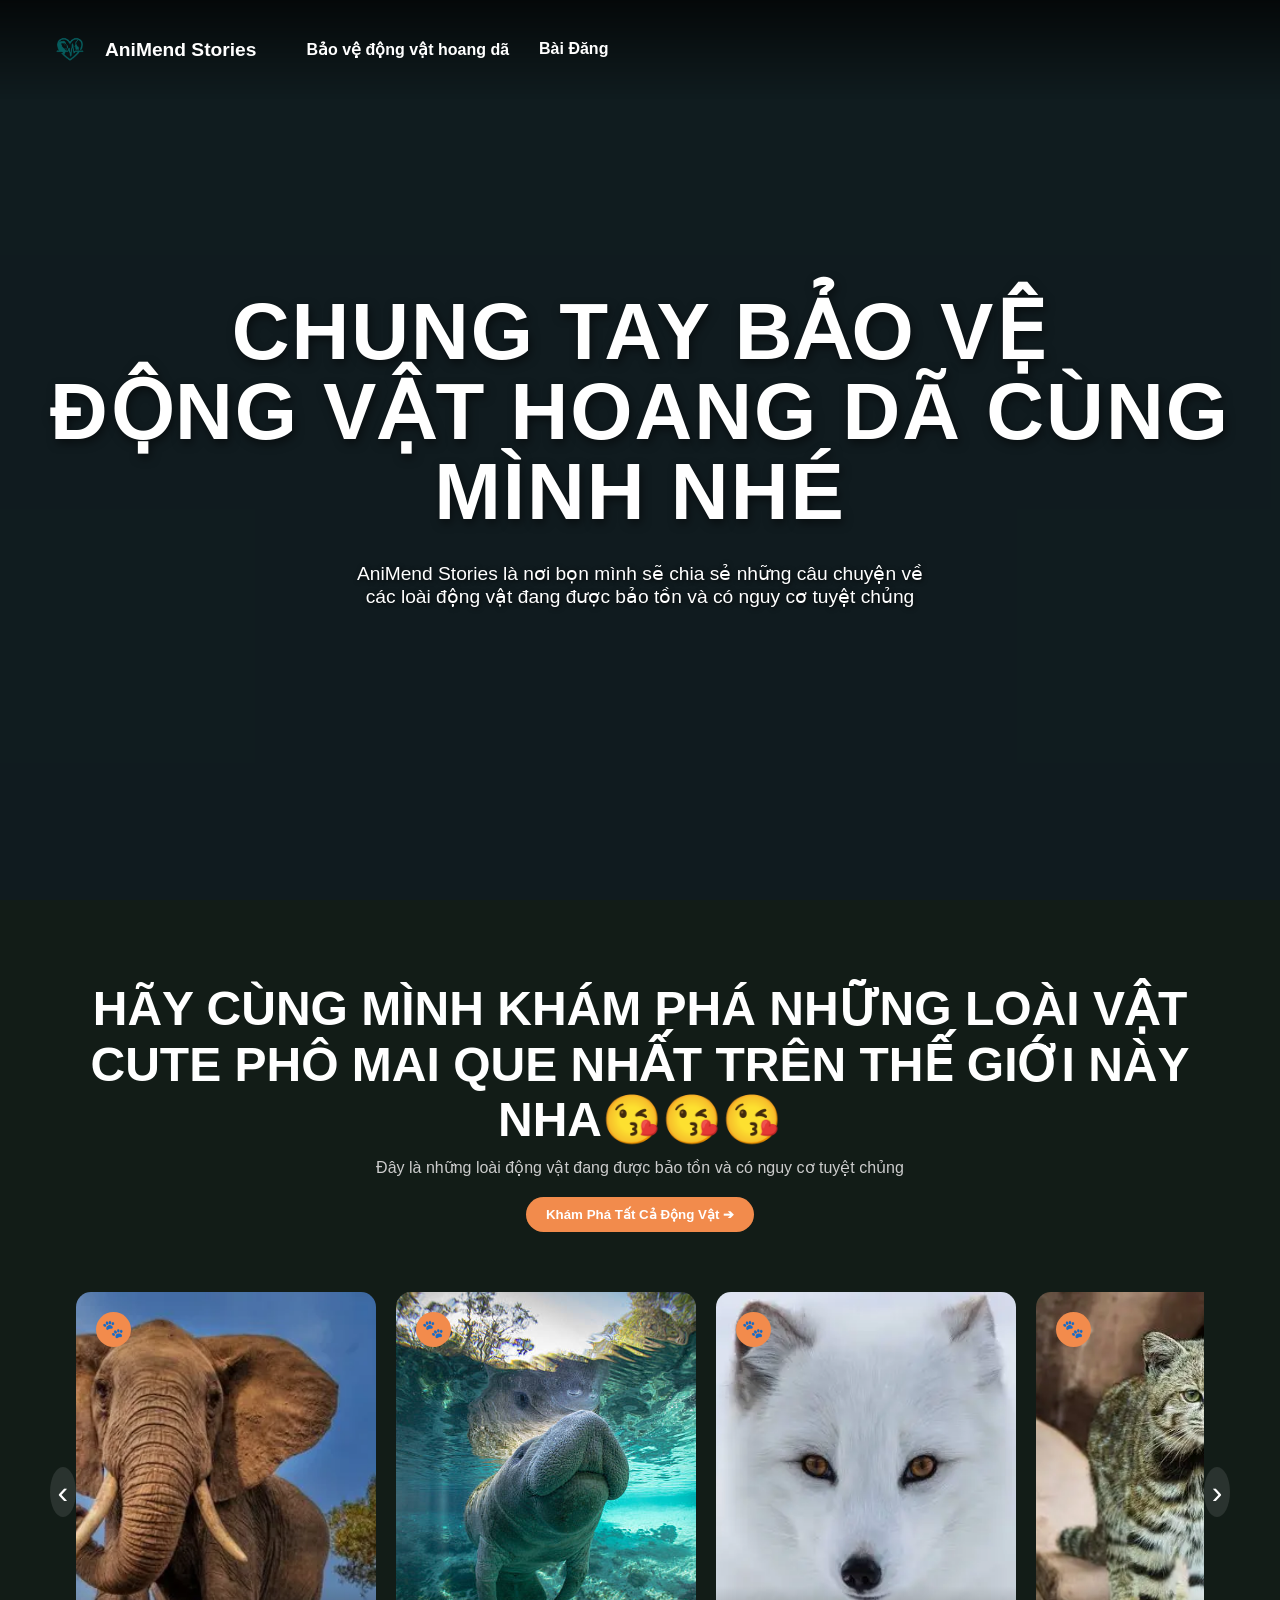
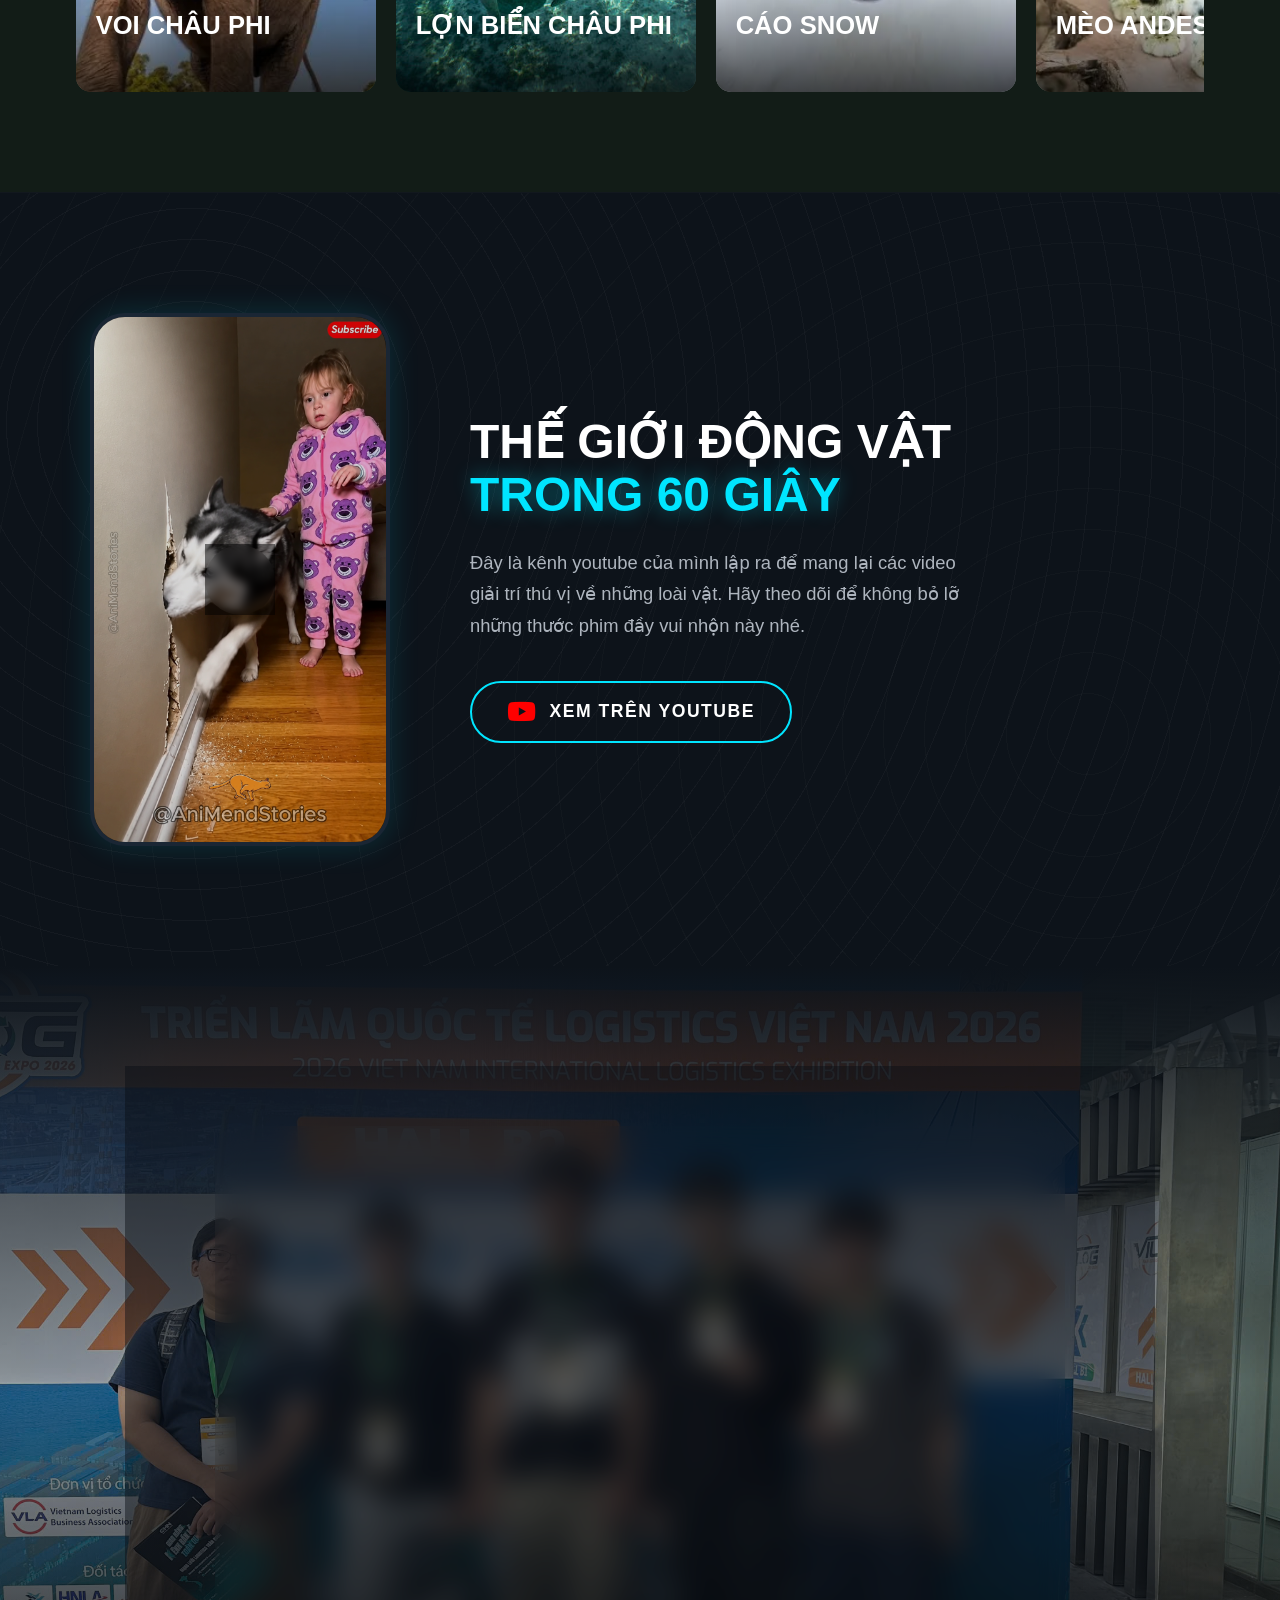
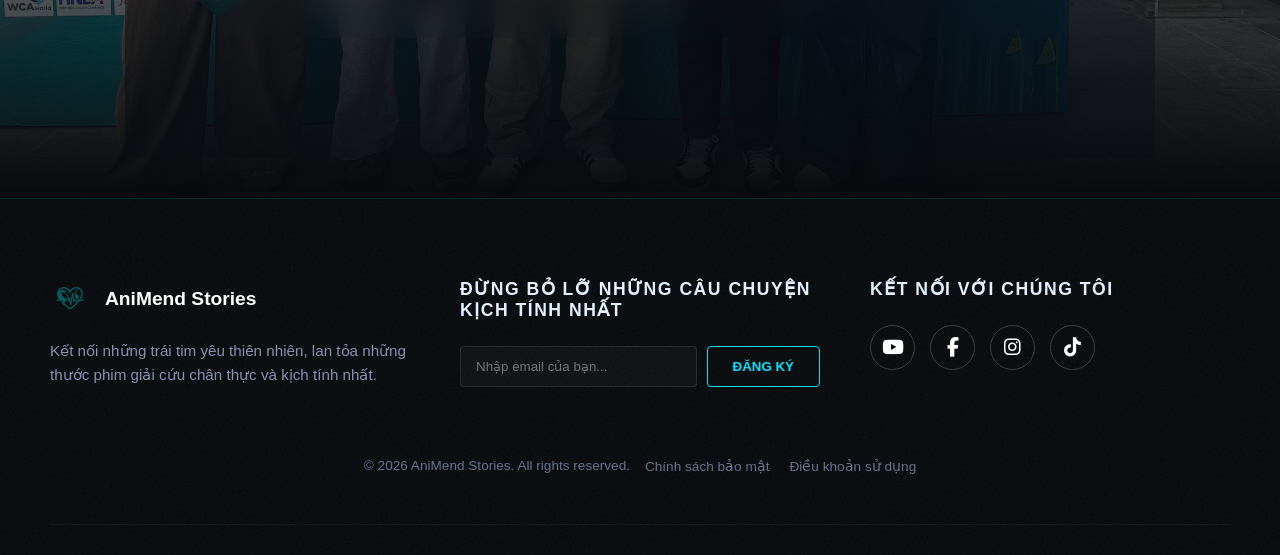
==== commit f1a033a5: "Bản cập nhật 4.2" ====
--- a/index.html
+++ b/index.html
@@ -47,7 +47,7 @@
                         </div>
                     </div>
                 </li>
-                <li><a href="news.html">Tin tức</a></li>
+                <li><a href="news.html">Bài Đăng</a></li>
             </ul>
         </nav>
     </header>
@@ -55,20 +55,20 @@
     <!-- SECTION 1: HERO BACKGROUND VIDEO -->
     <section class="hero">
         <video class="hero-video" autoplay loop muted playsinline>
-            <source src="./assets/Background-video.mp4" type="video/mp4">
+            <source src="./assets/bg-new.mp4" type="video/mp4">
         </video>
         <div class="hero-overlay"></div>
         <div class="hero-content fade-up">
-            <h1>CÙNG NHAU BẢO VỆ<br>ĐỘNG VẬT HOANG DÃ</h1>
-            <p>AniMend Stories kết nối những người bảo tồn và những người ủng hộ để thúc đẩy các giải pháp giúp động vật hoang dã và con người cùng tồn tại và phát triển.</p>
+            <h1>CHUNG TAY BẢO VỆ<br>ĐỘNG VẬT HOANG DÃ CÙNG MÌNH NHÉ</h1>
+            <p>AniMend Stories là nơi bọn mình sẽ chia sẻ những câu chuyện về các loài động vật đang được bảo tồn và có nguy cơ tuyệt chủng</p>
         </div>
     </section>
 
     <!-- SECTION 2: BĂNG CHUYỀN (CAROUSEL) -->
     <section class="species-section fade-up">
         <div class="section-header">
-            <h2>Các Loài Chúng Tôi Bảo Vệ</h2>
-            <p>Gặp gỡ những loài động vật hoang dã mà chúng tôi đang bảo vệ trên toàn thế giới.</p>
+            <h2>Hãy Cùng Mình Khám Phá Những Loài Vật CuTe Phô Mai Que Nhất Trên Thế Giới Này Nha😘😘😘</h2>
+            <p>Đây là những loài động vật đang được bảo tồn và có nguy cơ tuyệt chủng</p>
             <button class="explore-btn">Khám Phá Tất Cả Động Vật ➔</button>
         </div>
 
@@ -78,21 +78,21 @@
             <div class="carousel-container" id="carousel">
                 
                 <!-- THẺ BÀI ĐĂNG 1 -->
-                <div class="card">
+                <div class="card" onclick="window.location.href='elephant.html'">
                     <div class="card-img-wrapper">
                         <img src="./assets/elephant.jpg" alt="Voi Châu Phi">
                     </div>
                     <!-- Badge thu gọn, mở rộng khi hover -->
                     <div class="card-badge">
                         <span class="badge-icon">🐾</span>
-                        <span class="badge-text">Đối tác bảo tồn</span>
+                        <span class="badge-text">Động vật là bạn</span>
                     </div>
                     <div class="card-content">
                         <h3>Voi Châu Phi</h3>
                         <!-- Phần chi tiết sẽ hiện lên khi hover -->
                         <div class="card-hover-details">
                             <p>Tổ chức Cứu loài Voi (STE)</p>
-                            <button class="donate-btn">Quyên góp</button>
+                            <button class="donate-btn">Khám phá</button>
                         </div>
                     </div>
                 </div>
@@ -104,13 +104,13 @@
                     </div>
                     <div class="card-badge">
                         <span class="badge-icon">🐾</span>
-                        <span class="badge-text">Đối tác bảo tồn</span>
+                        <span class="badge-text">Động vật là bạn</span>
                     </div>
                     <div class="card-content">
                         <h3>Lợn biển Châu Phi</h3>
                         <div class="card-hover-details">
                             <p>Bảo tồn sinh vật biển</p>
-                            <button class="donate-btn">Quyên góp</button>
+                            <button class="donate-btn">Khám phá</button>
                         </div>
                     </div>
                 </div>
@@ -121,14 +121,14 @@
                         <img src="./assets/iguana.jpg" alt="Chương trình Amazonia">
                     </div>
                     <div class="card-badge">
-                        <span class="badge-icon">👥</span>
-                        <span class="badge-text">Dự án cộng đồng</span>
-                    </div>
-                    <div class="card-content">
-                        <h3>Chương trình Amazonia</h3>
-                        <div class="card-hover-details">
-                            <p>Bảo vệ rừng nhiệt đới</p>
-                            <button class="donate-btn">Quyên góp</button>
+                        <span class="badge-icon">🐾</span>
+                        <span class="badge-text">Động vật là bạn</span>
+                    </div>
+                    <div class="card-content">
+                        <h3>Cáo snow</h3>
+                        <div class="card-hover-details">
+                            <p>Bảo vệ bắc cực</p>
+                            <button class="donate-btn">Khám phá</button>
                         </div>
                     </div>
                 </div>
@@ -140,13 +140,13 @@
                     </div>
                     <div class="card-badge">
                         <span class="badge-icon">🐾</span>
-                        <span class="badge-text">Đối tác bảo tồn</span>
+                        <span class="badge-text">Động vật là bạn</span>
                     </div>
                     <div class="card-content">
                         <h3>Mèo Andes</h3>
                         <div class="card-hover-details">
                             <p>Liên minh Mèo Andes</p>
-                            <button class="donate-btn">Quyên góp</button>
+                            <button class="donate-btn">Khám phá</button>
                         </div>
                     </div>
                 </div>
@@ -176,7 +176,7 @@
             <!-- Nội dung văn bản giới thiệu -->
             <div class="yt-promo-content">
                 <h2>THẾ GIỚI ĐỘNG VẬT<br><span class="highlight-blue">TRONG 60 GIÂY</span></h2>
-                <p>Khám phá những thước phim giải trí cực điện ảnh và đầy thú vị mà bạn không thể bỏ qua. Thư giãn và đồng hành cùng chúng tôi mỗi ngày.</p>
+                <p>Đây là kênh youtube của mình lập ra để mang lại các video giải trí thú vị về những loài vật. Hãy theo dõi để không bỏ lỡ những thước phim đầy vui nhộn này nhé.</p>
                 
                 <!-- Nút bấm liên kết thẳng tới YouTube -->
                 <a href="https://www.youtube.com/@AniMendStories" target="_blank" class="yt-btn">
--- a/style.css
+++ b/style.css
@@ -723,6 +723,7 @@
                 linear-gradient(to top, #05080a 0%, transparent 20%);
 }
 
+/* Khối nội dung nổi lên đè vào ảnh */
 .featured-content {
     position: relative;
     z-index: 2;
@@ -736,6 +737,16 @@
     box-shadow: 20px 20px 50px rgba(0,0,0,0.8);
     border-radius: 0 20px 20px 0;
     transform: translateY(20px); /* Kéo khối này xuống một chút tạo độ lệch 3D */
+    /* Thêm transition để tạo độ mượt khi hover */
+    transition: transform 0.6s cubic-bezier(0.2, 0.8, 0.2, 1), box-shadow 0.6s ease, border-color 0.6s ease;
+}
+
+/* Hiệu ứng nổi lên và phát sáng khi rê chuột (Đồng bộ với YouTube Promo) */
+.featured-content:hover {
+    transform: translateY(5px); /* Nổi khối nội dung lên cao hơn */
+    border-left-color: rgba(0, 229, 255, 0.8);
+    /* Tỏa hào quang xanh điện mờ ảo */
+    box-shadow: 0 20px 50px rgba(0, 229, 255, 0.35), 20px 20px 50px rgba(0,0,0,0.8);
 }
 
 .news-badge {
@@ -1066,4 +1077,309 @@
     /* Tỏa sáng mạnh hơn khi hover */
     box-shadow: 0 0 40px rgba(0, 229, 255, 0.8);
     transform: scale(1.05);
+}
+/* ====================================================
+   TRANG CHI TIẾT ĐỘNG VẬT (ELEPHANT.HTML)
+==================================================== */
+/* --- SECTION 1: HERO --- */
+.animal-hero {
+    position: relative;
+    height: 80vh;
+    display: flex;
+    align-items: flex-end; /* Đẩy nội dung xuống góc dưới */
+    padding: 80px 50px;
+}
+
+.animal-hero-overlay {
+    position: absolute;
+    top: 0; left: 0; width: 100%; height: 100%;
+    /* Gradient tối dần về phía dưới để đọc chữ rõ hơn */
+    background: linear-gradient(to bottom, rgba(0,0,0,0.1) 0%, rgba(5,8,10,0.9) 100%);
+    z-index: 1;
+}
+
+.animal-hero-content {
+    position: relative;
+    z-index: 2;
+    max-width: 800px;
+}
+
+.partner-tag {
+    display: inline-block;
+    background: rgba(242, 139, 76, 0.2);
+    color: var(--accent-orange);
+    padding: 8px 20px;
+    border-radius: 30px;
+    border: 1px solid var(--accent-orange);
+    font-weight: bold;
+    margin-bottom: 20px;
+}
+
+.animal-hero-content h1 {
+    font-size: 5.5rem;
+    font-weight: 900;
+    text-transform: uppercase;
+    line-height: 1;
+    margin-bottom: 20px;
+    letter-spacing: 2px;
+}
+
+.status-tag {
+    display: inline-flex;
+    align-items: center;
+    background: rgba(0,0,0,0.6);
+    padding: 10px 25px;
+    border-radius: 8px;
+    backdrop-filter: blur(10px);
+    border: 1px solid rgba(255,0,0,0.3);
+}
+
+.status-dot {
+    width: 12px; height: 12px;
+    background: #ff3333;
+    border-radius: 50%;
+    margin-right: 10px;
+    box-shadow: 0 0 10px #ff3333;
+}
+
+.status-tag strong { color: #ff3333; margin-left: 8px; text-transform: uppercase; }
+
+/* --- SECTION 2: BĂNG CHUYỀN THƯ VIỆN MEDIA --- */
+.media-gallery {
+    padding: 50px 50px 100px;
+    background-color: #05080a;
+}
+
+.media-card {
+    min-width: 350px;
+    height: 220px;
+    position: relative;
+    border-radius: 12px;
+    overflow: hidden;
+    cursor: pointer;
+    scroll-snap-align: start;
+    border: 2px solid transparent;
+    transition: all 0.3s ease;
+}
+
+.media-card img {
+    width: 100%; height: 100%;
+    object-fit: cover;
+    transition: transform 0.5s ease;
+}
+
+.media-card:hover { border-color: #00e5ff; transform: translateY(-5px); box-shadow: 0 10px 20px rgba(0,229,255,0.2); }
+.media-card:hover img { transform: scale(1.05); }
+
+.play-icon-overlay, .zoom-icon-overlay {
+    position: absolute;
+    top: 50%; left: 50%;
+    transform: translate(-50%, -50%);
+    width: 60px; height: 60px;
+    background: rgba(255,255,255,0.9);
+    border-radius: 50%;
+    display: flex; justify-content: center; align-items: center;
+    color: #000; font-size: 1.5rem;
+    opacity: 0.8; transition: all 0.3s ease;
+}
+
+.media-card:hover .play-icon-overlay { background: #ff0000; color: white; opacity: 1; transform: translate(-50%, -50%) scale(1.1); }
+.media-card:hover .zoom-icon-overlay { background: #00e5ff; color: #000; opacity: 1; transform: translate(-50%, -50%) scale(1.1); }
+
+/* --- MODAL (HỘP THOẠI NỔI XEM VIDEO/ẢNH) --- */
+.modal {
+    display: none; /* Ẩn mặc định */
+    position: fixed;
+    z-index: 1000; left: 0; top: 0;
+    width: 100%; height: 100%;
+    background-color: rgba(0,0,0,0.95);
+    backdrop-filter: blur(10px);
+}
+
+.modal.active {
+    display: flex;
+    justify-content: center;
+    align-items: center;
+    animation: fadeIn 0.3s ease;
+}
+
+@keyframes fadeIn { from { opacity: 0; } to { opacity: 1; } }
+
+.modal-content {
+    width: 80%;
+    max-width: 1100px;
+    aspect-ratio: 16/9; /* Giữ tỷ lệ chuẩn video */
+    background: #000;
+    box-shadow: 0 0 50px rgba(0,0,0,0.8);
+    position: relative;
+}
+
+/* Đảm bảo iframe và ảnh vừa vặn hộp thoại */
+.modal-content iframe, .modal-content img {
+    width: 100%; height: 100%;
+    object-fit: contain;
+}
+
+.close-modal {
+    position: absolute;
+    top: 20px; right: 40px;
+    color: #fff; font-size: 3rem;
+    font-weight: bold; cursor: pointer;
+    transition: color 0.3s;
+}
+.close-modal:hover { color: #00e5ff; }
+
+/* --- SECTION 3: BẢN ĐỒ & TÌNH TRẠNG --- */
+.habitat-status {
+    padding: 80px 50px 120px;
+    background-color: #0d131a;
+}
+
+.habitat-container {
+    display: flex;
+    gap: 60px;
+    max-width: 1200px;
+    margin: 0 auto;
+    align-items: center;
+}
+
+.map-box {
+    flex: 1;
+    position: relative;
+    border-radius: 20px;
+    overflow: hidden;
+    background: #e5d1a8; /* Màu nền cát giống bản đồ mẫu */
+}
+
+.map-box img { width: 100%; display: block; }
+
+.map-pin {
+    position: absolute;
+    bottom: 30px; right: 30px;
+    background: white; color: black;
+    padding: 10px 20px; border-radius: 8px;
+    box-shadow: 0 10px 30px rgba(0,0,0,0.5);
+}
+.map-pin span { display: block; font-size: 0.85rem; color: #666; }
+.map-pin strong { font-size: 1.2rem; }
+
+.status-info { flex: 1; }
+
+.status-info p {
+    font-size: 1.15rem; color: #aeb5be;
+    line-height: 1.8; margin-bottom: 25px;
+}
+.status-info strong { color: #fff; }
+/* ====================================================
+   TỐI ƯU HÓA CHO ĐIỆN THOẠI DI ĐỘNG (RESPONSIVE)
+==================================================== */
+@media (max-width: 768px) {
+    /* --- CHUNG --- */
+    body { font-size: 14px; }
+    
+    /* --- THANH ĐIỀU HƯỚNG --- */
+    .navbar { padding: 15px 20px; }
+    /* Tạm thời ẩn các menu chữ trên màn hình nhỏ để tránh bị tràn */
+    .nav-links { display: none; }
+    
+    /* --- TRANG CHỦ: HERO SECTION --- */
+    .hero-content h1 { font-size: 2.5rem; margin-bottom: 15px; }
+    .hero-content p { font-size: 1rem; padding: 0 15px; }
+    
+    /* --- TRANG CHỦ: CAROUSEL ĐỘNG VẬT --- */
+    .species-section { padding: 50px 20px; }
+    .section-header h2 { font-size: 2rem; }
+    
+    /* --- TRANG CHỦ: YOUTUBE PROMO --- */
+    .youtube-promo { padding: 60px 20px; }
+    .yt-promo-content h2 { font-size: 2.2rem; }
+    .phone-frame { width: 260px; height: 462px; } /* Thu nhỏ khung điện thoại một chút */
+    
+    /* --- TRANG CHỦ: CỘNG ĐỒNG --- */
+    .community-section { padding: 80px 20px; }
+    .glass-card { padding: 40px 25px; border-radius: 16px; }
+    .glass-card h2 { font-size: 2.2rem; }
+    .glass-card p { font-size: 1rem; margin-bottom: 30px; }
+    .btn-glow { padding: 15px 30px; font-size: 1rem; }
+    
+    /* --- TRANG TIN TỨC --- */
+    .featured-news { flex-direction: column; min-height: auto; padding-top: 100px; height: auto; }
+    .featured-image-wrapper { position: relative; width: 100%; height: 350px; }
+    .featured-gradient {
+        background: linear-gradient(to top, #05080a 0%, transparent 40%);
+    }
+    .featured-content { 
+        width: 90%; margin: -80px auto 0; 
+        border-left: none; border-top: 4px solid #00e5ff; 
+        border-radius: 15px; padding: 30px 20px; 
+    }
+    .featured-content h2 { font-size: 1.8rem; }
+    
+    /* Biến lưới tin tức thành 1 cột */
+    .news-toolbar { flex-direction: column; align-items: stretch; gap: 15px; }
+    .search-box { width: 100%; }
+    .custom-dropdown { width: 100%; }
+    .news-grid { grid-template-columns: 1fr; gap: 30px; }
+    
+    /* --- FOOTER --- */
+    .footer-cinematic { padding: 60px 20px 20px; }
+    .footer-container { flex-direction: column; gap: 40px; text-align: center; }
+    .footer-brand .logo { justify-content: center; margin-right: 0; }
+    .subscribe-form { flex-direction: column; }
+    .social-icons { justify-content: center; }
+    .footer-bottom { justify-content: center; text-align: center; }
+}
+/* ====================================================
+   TRANG CHI TIẾT BÀI VIẾT (NEWS-DETAIL.HTML)
+==================================================== */
+.article-container {
+    max-width: 850px;
+    margin: 150px auto 100px;
+    padding: 0 40px;
+}
+
+.article-header {
+    text-align: center;
+    margin-bottom: 50px;
+    border-bottom: 1px solid rgba(255,255,255,0.1);
+    padding-bottom: 40px;
+}
+
+.article-header h1 {
+    font-size: 3.5rem;
+    font-weight: 900;
+    margin: 20px 0;
+    line-height: 1.2;
+    text-shadow: 2px 2px 10px rgba(0,0,0,0.5);
+}
+
+.article-meta {
+    color: #8892b0;
+    font-size: 1.05rem;
+}
+
+.article-body p {
+    font-size: 1.15rem;
+    color: #caced5;
+    line-height: 1.9;
+    margin-bottom: 25px;
+}
+
+.article-image {
+    margin: 40px 0;
+    text-align: center;
+}
+
+.article-image img {
+    width: 100%;
+    border-radius: 15px;
+    box-shadow: 0 15px 40px rgba(0,0,0,0.5);
+}
+
+.article-image .image-caption {
+    display: block;
+    margin-top: 15px;
+    font-size: 0.95rem;
+    color: #8892b0;
+    font-style: italic;
 }
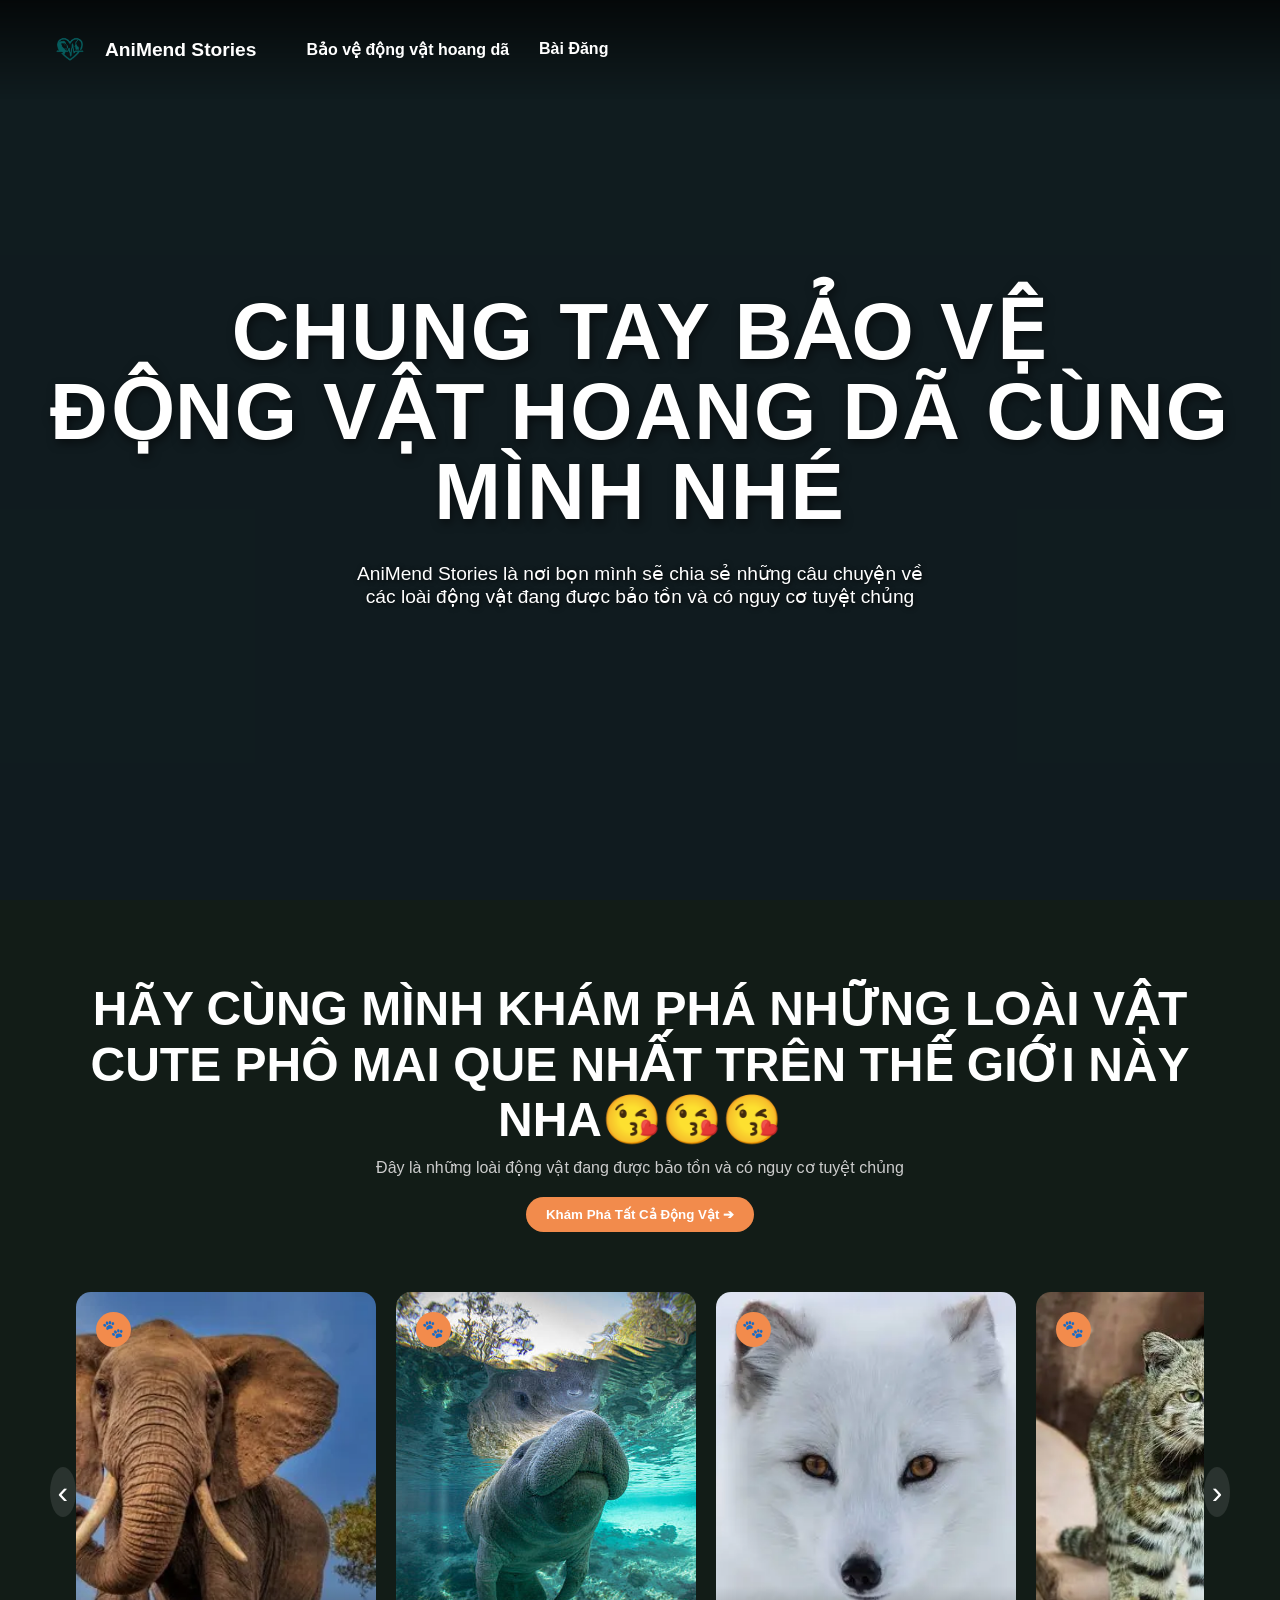
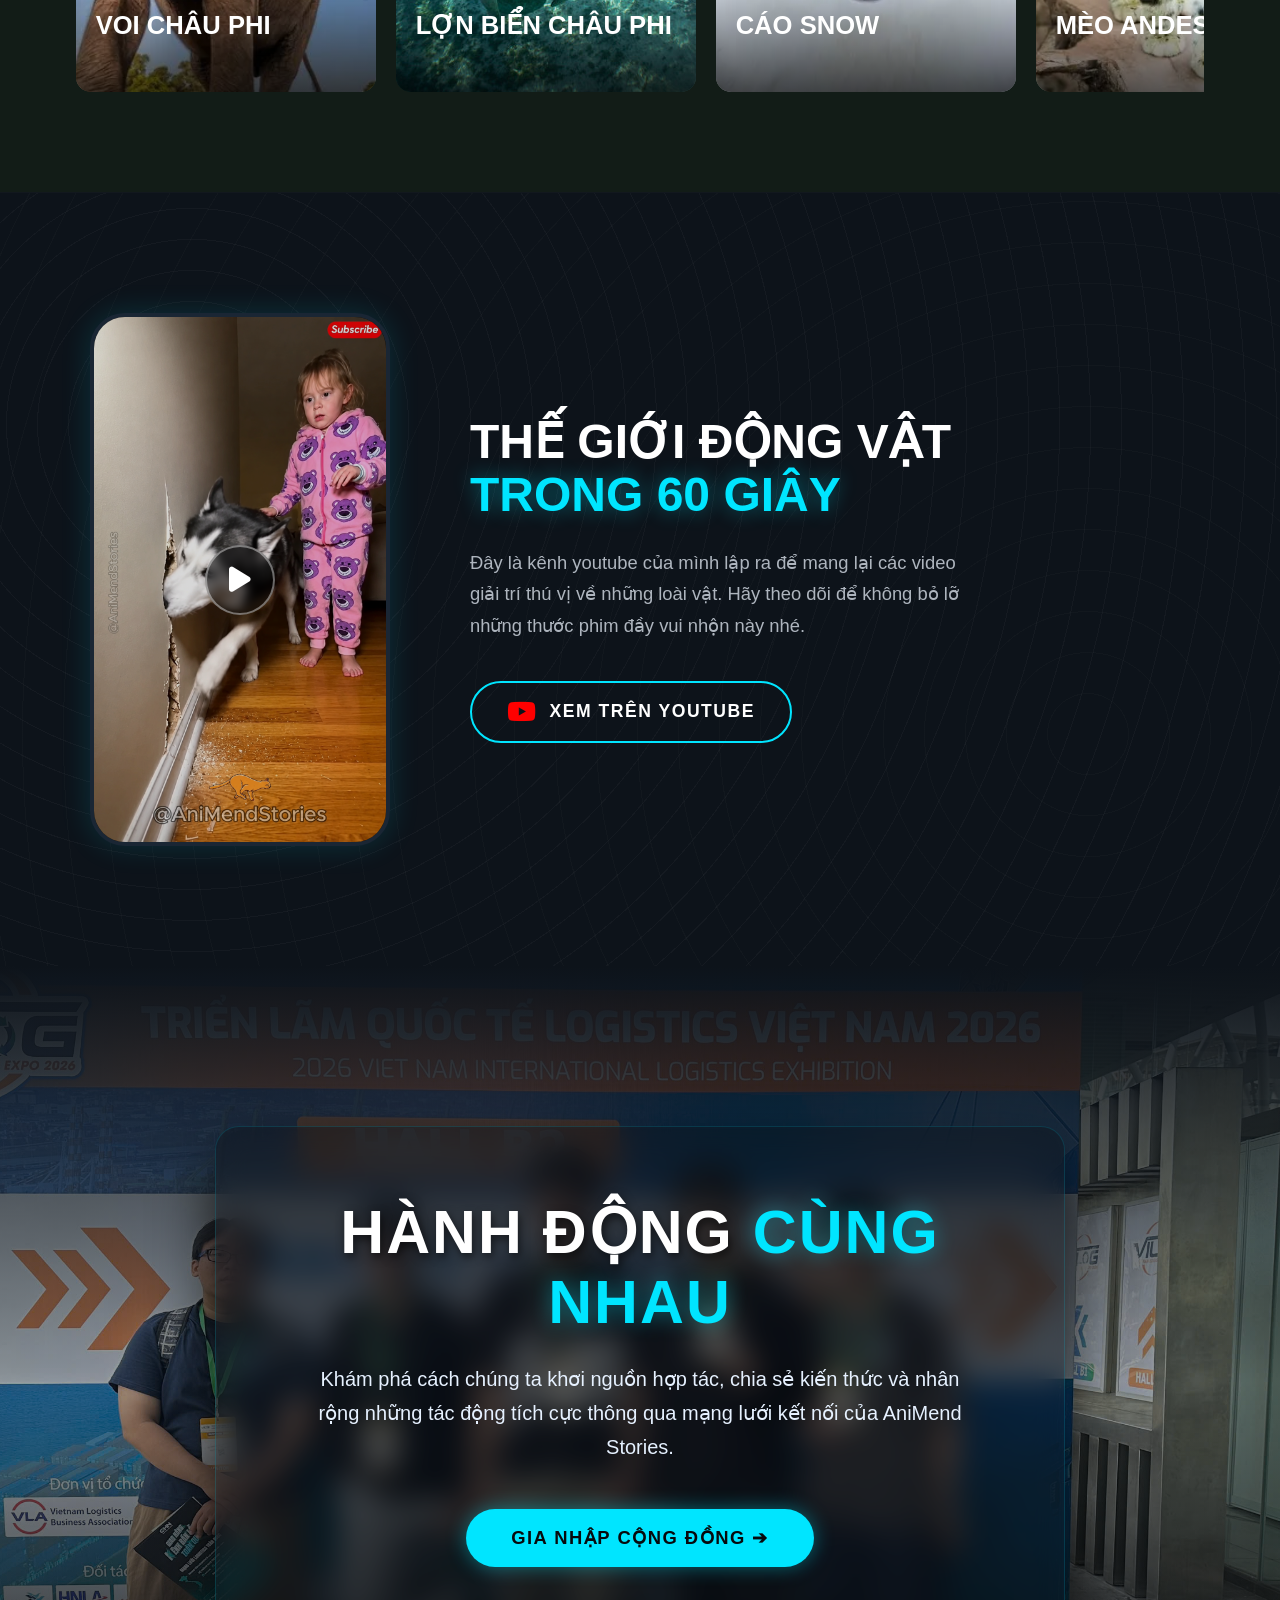
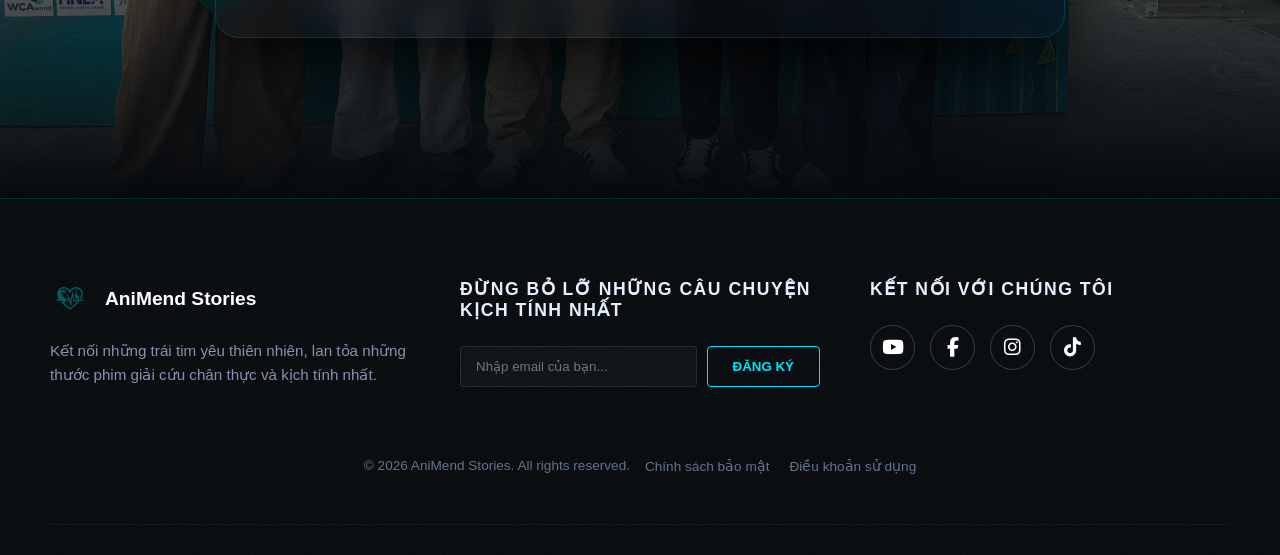
==== commit ed1caa9f: "Bản cập nhật 4.3" ====
--- a/index.html
+++ b/index.html
@@ -98,7 +98,7 @@
                 </div>
 
                 <!-- THẺ BÀI ĐĂNG 2 -->
-                <div class="card">
+                <div class="card" onclick="window.location.href='manatee.html'">
                     <div class="card-img-wrapper">
                         <img src="./assets/manatee.jpg" alt="Lợn biển Châu Phi">
                     </div>
